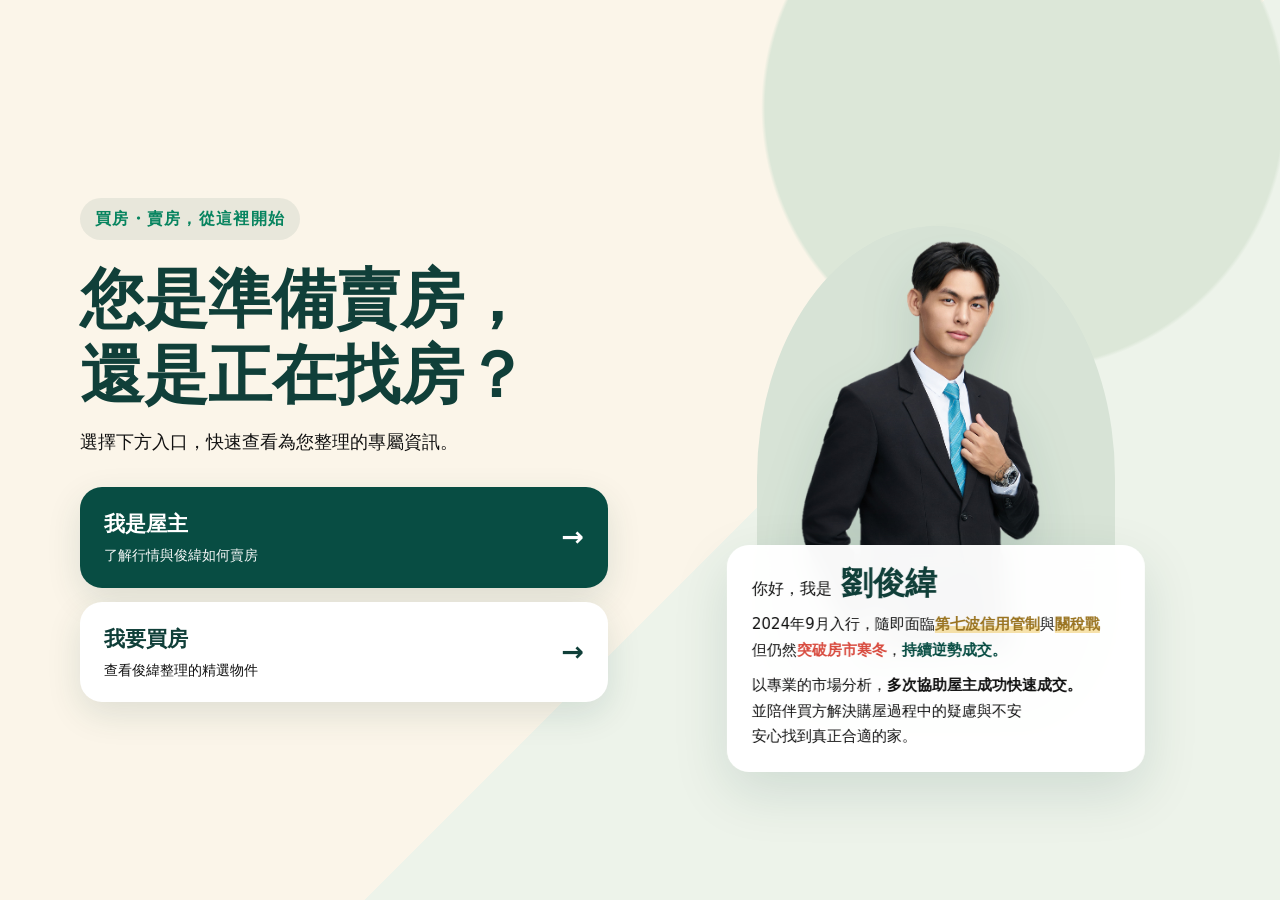
==== index.html @ 052be554 "優化手機版閱讀與操作體驗" ====
<!doctype html>
<html lang="zh-Hant">
<head>
  <meta charset="utf-8">
  <meta name="viewport" content="width=device-width,initial-scale=1">
  <title>劉俊緯不動產顧問｜買房・賣房服務</title>
  <meta name="description" content="高雄不動產買賣服務。選擇屋主或買方入口，快速查看適合您的房產資訊。">
  <meta property="og:title" content="劉俊緯不動產顧問｜買房・賣房服務">
  <meta property="og:description" content="買房・賣房，從這裡開始。">
  <meta property="og:image" content="https://kc880305.github.io/wei-house-sale-guide/44308c55a53321c8.png">
  <link rel="stylesheet" href="site.css?v=20261110b">
</head>
<body>
  <main class="home home-v2">
    <div class="home-stage wrap">
      <section class="home-copy">
        <span class="eyebrow">買房・賣房，從這裡開始</span>
        <h1>您是準備賣房，<br>還是正在找房？</h1>
        <p>選擇下方入口，快速查看為您整理的專屬資訊。</p>
        <div class="choice-grid">
          <a class="choice owner-choice" href="owner.html"><div><strong>我是屋主</strong><span>了解行情與俊緯如何賣房</span></div><b>→</b></a>
          <a class="choice buyer-choice" href="buyer.html"><div><strong>我要買房</strong><span>查看俊緯整理的精選物件</span></div><b>→</b></a>
        </div>
      </section>
      <section class="home-person">
        <div class="home-portrait-wrap"><img class="home-portrait" src="44308c55a53321c8.png" alt="高雄房產顧問劉俊緯"></div>
        <div class="home-intro-card">
          <div class="intro-heading"><span>你好，我是</span><h2>劉俊緯</h2></div>
          <p class="intro-story"><span class="intro-opening">2024年9月入行，隨即面臨<span class="market-accent">第七波信用管制</span><span class="market-and">與</span><span class="market-accent">關稅戰</span></span><span>但仍然<b class="winter-breakthrough">突破房市寒冬</b>，<b class="nowrap">持續逆勢成交。</b></span></p>
          <p class="intro-results"><span>以專業的市場分析，<b class="intro-result-strong">多次協助屋主成功快速成交。</b></span><span>並陪伴買方解決購屋過程中的疑慮與不安</span><span>安心找到真正合適的家。</span></p>
        </div>
      </section>
    </div>
  </main>
</body>
</html>
---- site.css ----
:root{--ink:#103f39;--deep:#084d43;--deep2:#063d36;--green:#06b96d;--green2:#07845f;--cream:#f8f2e7;--soft:#f5f2e9;--gold:#f3d37e;--red:#d84b3f;--white:#fff;--muted:#647772;--shadow:0 20px 55px rgba(11,65,56,.13);--radius:26px}
*{box-sizing:border-box}html{scroll-behavior:smooth;scroll-padding-top:90px}body{margin:0;font-family:"Noto Sans TC","PingFang TC","Microsoft JhengHei",system-ui,sans-serif;color:var(--ink);background:#fffdf8;line-height:1.65}a{color:inherit;text-decoration:none}img{display:block;max-width:100%}a,button{-webkit-tap-highlight-color:transparent}.wrap{width:min(1120px,calc(100% - 40px));margin:auto}
.sticky-nav{position:sticky;top:0;z-index:40;background:rgba(255,253,248,.94);backdrop-filter:blur(18px);border-bottom:1px solid rgba(11,72,63,.1);box-shadow:0 6px 25px rgba(9,65,56,.06)}.nav-inner{height:76px;display:flex;align-items:center;gap:30px}.nav-brand{display:flex;flex-direction:column;line-height:1.2;min-width:128px}.nav-brand small{font-size:11px;letter-spacing:.14em;color:#66807a}.nav-brand b{font-size:20px}.sticky-nav nav{display:flex;gap:8px;margin-left:auto}.sticky-nav nav a{position:relative;padding:9px 12px;border-radius:10px;font-size:14px;font-weight:800;color:#4f6963;transition:.2s ease}.sticky-nav nav a:after{content:"";position:absolute;left:12px;right:12px;bottom:4px;height:2px;border-radius:2px;background:var(--green2);transform:scaleX(0);transition:.2s ease}.sticky-nav nav a:hover,.sticky-nav nav a:focus-visible{color:var(--deep);background:#f3eddf}.sticky-nav nav a:hover:after,.sticky-nav nav a:focus-visible:after{transform:scaleX(1)}.nav-cta{margin-left:12px;padding:11px 18px;border:1.5px solid #c6a958;border-radius:12px;background:#fffaf0;color:var(--deep);font-weight:900;box-shadow:0 8px 20px rgba(81,65,24,.1);transition:.2s ease}.nav-cta:hover,.nav-cta:focus-visible{background:var(--deep);border-color:var(--deep);color:white;transform:translateY(-2px)}
.home{min-height:100svh;overflow:hidden}.home-v2{background:radial-gradient(circle at 80% 12%,#dce7d8 0 20%,transparent 20.3%),linear-gradient(135deg,#fbf5e9 0 58%,#edf3ea 58%)}.home-stage{min-height:100svh;display:grid;grid-template-columns:1fr 1fr;align-items:center;gap:64px;padding:58px 0}.eyebrow,.section-label{display:inline-flex;padding:8px 15px;border-radius:999px;background:rgba(16,63,57,.08);font-weight:900;font-size:16px;letter-spacing:.08em;color:var(--green2)}.home h1,.hero h1,.section-head h2,.cta-panel h2,.contact-copy h2{font-family:"Noto Serif TC","PMingLiU",serif}.home h1{font-size:clamp(40px,5vw,66px);line-height:1.18;margin:22px 0 14px}.home-copy>p{font-size:18px;color:#546b65;margin:0 0 30px}.choice-grid{display:grid;gap:14px}.choice{min-height:92px;border-radius:22px;padding:20px 24px;display:flex;align-items:center;justify-content:space-between;box-shadow:0 12px 35px rgba(14,64,56,.12);transition:.22s ease}.choice:hover{transform:translateY(-3px);box-shadow:0 18px 42px rgba(14,64,56,.18)}.choice strong{display:block;font-size:21px}.choice span{display:block;font-size:14px;margin-top:3px;opacity:.8}.choice>b{font-size:27px}.owner-choice{background:var(--deep);color:white}.buyer-choice{background:white}.home-person{align-self:end;position:relative;max-width:470px;margin:auto}.home-portrait-wrap{position:relative}.home-portrait-wrap:before{content:"";position:absolute;inset:10% 2% 0;border-radius:50% 50% 26% 26%;background:#d7e3d6}.home-portrait{position:relative;max-height:560px;margin:auto;filter:drop-shadow(0 28px 25px rgba(18,67,58,.13))}.home-intro-card{position:absolute;left:50%;bottom:24px;transform:translateX(-50%);width:min(440px,96%);padding:22px 25px;border-radius:22px;background:rgba(255,255,255,.97);backdrop-filter:blur(12px);box-shadow:var(--shadow)}.intro-heading{display:flex;align-items:baseline;gap:9px}.intro-heading span{font-size:16px;color:#5d716c}.home-intro-card h2{font-size:32px;line-height:1;margin:0}.home-intro-card>strong{display:block;margin-top:7px;font-size:15px;color:var(--green2)}.home-intro-card>p{font-size:15px;line-height:1.7;color:#526963;margin:10px 0 0}
.hero{padding:78px 0 72px;background:linear-gradient(140deg,var(--cream),#edf4eb);overflow:hidden}.hero-grid{display:grid;grid-template-columns:1.05fr .95fr;align-items:center;gap:60px}.hero h1{font-size:clamp(38px,5vw,62px);line-height:1.16;margin:18px 0}.hero p.lead{font-size:19px;color:#526963;max-width:680px}.hero p.lead span{display:block}.hero-portrait{position:relative}.hero-portrait:before{content:"";position:absolute;inset:10% 0 0;border-radius:50% 50% 30% 30%;background:#cfddd0}.hero-portrait img{position:relative;max-height:520px;margin:auto;filter:drop-shadow(0 22px 24px rgba(8,60,51,.18))}.proof-row{display:flex;gap:12px;flex-wrap:wrap;margin-top:28px}.proof-pill{min-height:64px;background:#fff;padding:11px 18px;border-radius:15px;box-shadow:0 10px 28px rgba(11,75,65,.09);display:flex;align-items:center;justify-content:center;gap:7px;font-weight:800}.proof-pill small{font-size:13px;color:#637671}.hot-number{font-size:26px;color:var(--red);line-height:1}.hero-cta{margin-top:22px}.buyer-hero{text-align:center}.buyer-hero-copy{max-width:830px}.buyer-hero .lead{margin:0 auto 24px}.buyer-hero .lead span{display:block}
.section{padding:84px 0}.section.soft{background:var(--soft)}.section.deep{background:var(--deep);color:white}.section-head{max-width:800px;margin:0 auto 40px;text-align:center}.section-head h2{font-size:clamp(32px,4vw,48px);line-height:1.25;margin:10px 0 12px}.section-head p{margin:0;color:#6b7d78;font-size:17px}.section-head p span{display:block}.deep .section-head p{color:#c7d9d4}.light-label{color:var(--gold);background:rgba(255,255,255,.1)}
.situation-grid{display:grid;grid-template-columns:repeat(4,1fr);gap:16px}.situation{padding:26px 22px;border-radius:22px;background:white;box-shadow:0 12px 35px rgba(10,62,53,.08);border-top:4px solid var(--green)}.situation>b{display:inline-grid;place-items:center;width:34px;height:34px;border-radius:50%;background:#e4f2ea;color:var(--green2)}.situation h3{font-size:18px;line-height:1.45;margin:16px 0 8px}.situation p{font-size:14px;color:#647570;margin:0}
.cases{display:grid;grid-template-columns:repeat(4,1fr);gap:16px}.case{background:white;padding:10px 10px 22px;border-radius:20px;box-shadow:0 12px 32px rgba(7,58,50,.1);text-align:center}.case img{width:100%;aspect-ratio:4/3;object-fit:cover;border-radius:14px;background:#e8eee7}.case h3{margin:16px 8px 2px;font-size:18px}.case p{margin:0 8px;color:#667873;font-size:14px}.case strong{display:block;color:var(--red);font-size:34px;line-height:1.15;margin-top:4px}
.before-after{display:grid;grid-template-columns:1fr 1fr;gap:20px}.before-after figure{margin:0;background:#fff;padding:12px;border-radius:22px;box-shadow:var(--shadow)}.image-wrap{position:relative;overflow:hidden;border-radius:15px;background:#e8eee7}.before-after img{width:100%;aspect-ratio:4/3;object-fit:cover}.before-after figcaption{padding:14px 8px 4px}.before-after figcaption b{display:block;font-size:19px}.before-after figcaption span{font-size:14px;color:#687a75}.center-cta{text-align:center;margin-top:34px}
.method-section{background:linear-gradient(145deg,#f3eee2,#edf3ea)}.method-row{display:grid;grid-template-columns:repeat(3,1fr);gap:16px}.method{padding:28px;border-radius:22px;background:#fffdf8;border:1px solid rgba(151,124,53,.2);box-shadow:0 14px 36px rgba(8,61,52,.08)}.method .num{font-family:serif;font-size:40px;color:#b68f28}.method h3{font-size:20px;margin:8px 0}.method p{margin:0;color:#647772;font-size:15px}
.feedback-board{display:grid;grid-template-columns:repeat(3,1fr);gap:16px;align-items:start}.feedback-topic{background:white;padding:16px;border-radius:24px;box-shadow:0 12px 35px rgba(7,57,49,.09)}.feedback-topic h3{font-size:18px;margin:2px 4px 14px}.feedback-shots{display:grid;gap:10px}.feedback-shots img{width:100%;border-radius:13px;background:#edf1eb}
.cta-panel{display:grid;grid-template-columns:1fr auto;gap:30px;align-items:center;padding:42px;border:1px solid rgba(151,124,53,.28);border-radius:30px;background:linear-gradient(135deg,#fffdf8,#f4ead2);color:var(--deep);box-shadow:var(--shadow)}.cta-panel h2{font-size:clamp(29px,4vw,44px);line-height:1.25;margin:0 0 10px}.cta-panel p{margin:0;color:#60736e}.cta{display:inline-flex;align-items:center;justify-content:center;gap:10px;padding:16px 22px;border:1.5px solid #b99a43;border-radius:15px;background:linear-gradient(135deg,#fffdf8,#f5ead0);color:var(--deep);font-weight:900;box-shadow:0 10px 25px rgba(80,63,20,.12);text-align:center;transition:.2s ease}.cta:hover,.cta:focus-visible{background:var(--deep);border-color:var(--deep);color:white;transform:translateY(-2px);box-shadow:0 14px 30px rgba(8,61,54,.2)}.cta.contrast{background:linear-gradient(135deg,#fffdf8,#f5ead0);color:var(--deep)}.cta.contrast:hover,.cta.contrast:focus-visible{background:var(--deep);color:white}.mini-cta{margin-top:18px;padding:13px 16px;width:100%}
.contact-section{padding-bottom:76px;background:#f5f1e7}.contact-grid{display:grid;grid-template-columns:1fr 1fr;gap:56px;align-items:center}.contact-copy h2{font-size:clamp(30px,4vw,46px);line-height:1.28;margin:16px 0}.contact-copy p{color:#60736e;margin-bottom:24px}.contact-card{display:grid;grid-template-columns:160px 1fr;gap:24px;align-items:center;padding:22px;border-radius:26px;background:#fffdf8;border:1px solid rgba(151,124,53,.22);box-shadow:var(--shadow)}.contact-card img{width:100%;border-radius:18px;background:#dfe9df}.contact-card h3{font-size:30px;margin:2px 0}.contact-card p,.contact-card small{color:#60736e}.social-links{display:flex;gap:8px;flex-wrap:wrap;margin-top:15px}.social-links a{padding:7px 10px;border-radius:9px;background:#edf2e9;font-size:12px;font-weight:800}
.tutorial-visuals{display:grid;grid-template-columns:minmax(300px,420px) 70px minmax(300px,420px);align-items:center;justify-content:center;gap:22px}.tutorial-card{min-width:0}.phone-shot{position:relative;width:min(100%,390px);margin:auto;padding:9px;border-radius:34px;background:#171c1b;box-shadow:0 24px 58px rgba(8,56,48,.2)}.phone-shot img{width:100%;border-radius:25px}.tap-marker{position:absolute;left:50%;bottom:8.5%;transform:translateX(-50%);display:grid;place-items:center;width:92px;height:48px;border:4px solid #e45348;border-radius:999px;background:rgba(255,255,255,.92);color:#bc382f;font-size:13px;font-weight:900;box-shadow:0 0 0 8px rgba(228,83,72,.2)}.selector-card{display:grid;place-items:center;min-height:520px;padding:26px;border:1px solid rgba(151,124,53,.2);border-radius:30px;background:#fffdf8;box-shadow:0 24px 58px rgba(8,56,48,.13)}.selector-card img{width:100%;border-radius:18px}.demo-arrow{font-size:54px;color:#a8862e;text-align:center}.demo-caption{display:flex;gap:14px;align-items:center;padding:18px 6px}.demo-caption>b{display:grid;place-items:center;width:46px;height:46px;border-radius:50%;background:var(--deep);color:var(--gold);font-size:18px}.demo-caption strong{display:block;font-size:18px}.demo-caption span{display:block;font-size:13px;color:#687a75}.steps-line{display:grid;grid-template-columns:repeat(3,1fr);gap:16px}.step{background:white;padding:26px;border-radius:22px;box-shadow:0 10px 30px rgba(7,57,49,.08)}.step>b{color:var(--green2);font-size:16px;letter-spacing:.12em}.step h3{font-size:21px;margin:9px 0}.step p{margin:0;font-size:15px;color:#657772}.featured-step{border:2px solid rgba(151,124,53,.36)}
.mobile-sticky{display:none}footer{padding:32px 0;text-align:center;color:#758681;font-size:13px}
@media(max-width:900px){.sticky-nav nav{display:none}.nav-cta{margin-left:auto}.home-stage,.hero-grid,.contact-grid{grid-template-columns:1fr}.home-stage{padding-top:36px;text-align:center}.choice{text-align:left}.home-person{max-width:420px}.hero{padding-top:58px}.hero-grid{gap:22px}.hero-copy{text-align:center}.hero-copy .lead span{display:block}.proof-row{justify-content:center}.situation-grid,.cases{grid-template-columns:repeat(2,1fr)}.method-row,.feedback-board,.steps-line{grid-template-columns:1fr}.cta-panel{grid-template-columns:1fr;text-align:center}.tutorial-visuals{grid-template-columns:minmax(280px,440px);gap:8px}.demo-arrow{transform:rotate(90deg);font-size:42px}.contact-grid{gap:30px}}
@media(max-width:580px){.wrap{width:min(100% - 28px,1120px)}.nav-inner{height:64px}.nav-brand small{font-size:9px}.nav-brand b{font-size:17px}.nav-cta{font-size:11px;padding:9px 10px}.home-stage{min-height:100svh;padding:34px 0 0}.home h1{font-size:37px}.home-copy>p{font-size:16px}.choice{min-height:80px;padding:15px 18px}.choice strong{font-size:18px}.choice span{font-size:12px}.home-person{max-width:340px;margin-top:8px}.home-portrait{max-height:390px}.home-intro-card{position:relative;left:auto;bottom:auto;transform:none;width:100%;margin-top:-38px;text-align:left}.intro-heading span{font-size:15px}.home-intro-card h2{font-size:28px}.home-intro-card>strong{font-size:14px}.home-intro-card>p{font-size:14px;line-height:1.75}.hero{padding:48px 0 54px}.hero h1{font-size:38px}.section-label{font-size:14px}.section{padding:62px 0}.section-head h2{font-size:32px}.section-head p{font-size:15px}.situation-grid,.cases,.before-after{grid-template-columns:1fr}.case{display:grid;grid-template-columns:42% 1fr;gap:6px;padding:10px;text-align:left}.case img{grid-row:1}.case>div{align-self:center}.case h3{margin:0 8px}.case p{margin:4px 8px}.case strong{font-size:30px}.proof-pill{font-size:13px}.hot-number{font-size:23px}.hero-cta{width:100%}.cta-panel{padding:30px 20px}.cta{width:100%}.phone-shot{width:min(100%,350px);padding:7px;border-radius:28px}.phone-shot img{border-radius:21px}.tap-marker{width:82px;height:42px;font-size:12px}.selector-card{min-height:0;padding:18px}.demo-caption{padding-bottom:8px}.contact-card{grid-template-columns:100px 1fr;gap:16px;padding:16px}.contact-card h3{font-size:23px}.contact-card p,.contact-card small{font-size:12px}.mobile-sticky{display:block;position:fixed;left:12px;right:12px;bottom:10px;z-index:60}.mobile-sticky .cta{background:#fffaf0;box-shadow:0 10px 32px rgba(55,43,16,.22)}body.has-sticky{padding-bottom:76px}}

/* 2026-11-09 refinement */
.nav-cta,.cta,.cta.contrast{background:#06c755;border-color:#06c755;color:#fff}
.nav-cta:hover,.nav-cta:focus-visible{background:#fffaf0;border-color:#c6a958;color:var(--deep)}
.cta:hover,.cta:focus-visible,.cta.contrast:hover,.cta.contrast:focus-visible{background:linear-gradient(135deg,#fffdf8,#f5ead0);border-color:#b99a43;color:var(--deep)}
.home-person{align-self:center}.home-intro-card{position:relative;left:auto;bottom:auto;transform:none;width:min(520px,100%);margin:-14px auto 0}.home-intro-card>p{font-size:15px;color:#111}.intro-story span,.intro-results span{display:block}.intro-story .intro-opening{display:block}.intro-story .intro-opening span{display:inline}.intro-story .market-accent{font-weight:900;color:#9a7421;background:linear-gradient(transparent 62%,rgba(243,211,126,.65) 62%)}.intro-story .market-and{color:#111}.intro-story b{color:var(--deep);font-weight:900}.intro-story .winter-breakthrough{color:var(--red)}.intro-result-strong{color:#111;font-weight:900}.nowrap{white-space:nowrap}
.portrait-proof-row{position:relative;z-index:2;display:grid;grid-template-columns:repeat(3,minmax(0,1fr));gap:9px;margin:-18px -22px 0}.portrait-proof{min-height:78px;padding:11px 8px;border:1px solid rgba(151,124,53,.18);border-radius:16px;background:rgba(255,255,255,.97);box-shadow:0 12px 30px rgba(11,75,65,.11);display:flex;flex-direction:column;align-items:center;justify-content:center;text-align:center}.portrait-proof b{font-size:24px;line-height:1.15;color:var(--deep)}.portrait-proof small{font-size:12px;line-height:1.35;color:#111;font-weight:800}.portrait-proof .hot-number{color:var(--red);font-size:25px}.records-emphasis{color:#111;font-weight:900}.before-after figcaption span strong{color:#111;font-weight:900}.before-after figcaption .packaging-time{color:var(--red)}
.mobile-swipe-hint{display:none}
.case-more{display:none}.case-swipe-hint{display:none}.records-cta{max-width:820px;margin:36px auto 0;padding:28px 32px;border:1px solid rgba(151,124,53,.28);border-radius:24px;background:linear-gradient(135deg,#fffdf8,#f3ead5);text-align:center;box-shadow:0 14px 38px rgba(8,61,52,.08)}.records-cta p{margin:0 0 18px;font-size:18px;font-weight:800;color:var(--deep)}
.image-wrap.lightbox-trigger{position:relative;display:block;width:100%;padding:0;border:0;cursor:zoom-in;text-align:inherit}.zoom-hint{position:absolute;right:12px;bottom:12px;padding:6px 10px;border-radius:999px;background:rgba(8,61,54,.84);color:#fff;font-size:12px;font-weight:800;opacity:0;transform:translateY(5px);transition:.2s ease}.lightbox-trigger:hover .zoom-hint,.lightbox-trigger:focus-visible .zoom-hint{opacity:1;transform:none}.lightbox[hidden]{display:none}.lightbox{position:fixed;inset:0;z-index:100;display:grid;grid-template-rows:1fr auto;place-items:center;padding:42px 24px 24px;background:rgba(4,22,19,.9);backdrop-filter:blur(8px)}.lightbox img{max-width:min(1100px,94vw);max-height:82vh;border-radius:18px;box-shadow:0 24px 70px rgba(0,0,0,.45)}.lightbox p{margin:12px 0 0;color:#fff;font-weight:800}.lightbox-close{position:absolute;top:18px;right:22px;width:46px;height:46px;border:1px solid rgba(255,255,255,.45);border-radius:50%;background:rgba(255,255,255,.12);color:#fff;font-size:30px;cursor:pointer}.lightbox-open{overflow:hidden}
.contact-copy p span{display:block}.contact-copy p span+span{margin-top:10px}.contact-phone{display:inline-block;margin:3px 0 8px;font-size:27px;line-height:1.2;font-weight:900;letter-spacing:.04em;color:var(--deep)}.contact-phone:hover,.contact-phone:focus-visible{color:#06c755}.social-links a{transition:.2s ease}.social-links .facebook:hover,.social-links .facebook:focus-visible{background:#1877f2;color:#fff}.social-links .instagram:hover,.social-links .instagram:focus-visible{background:linear-gradient(135deg,#833ab4,#fd1d1d,#fcb045);color:#fff}.social-links .line:hover,.social-links .line:focus-visible{background:#06c755;color:#fff}
.tap-marker{bottom:24.5%;width:100px;height:38px;border-width:3px;box-shadow:0 0 0 6px rgba(228,83,72,.18)}.tap-marker:after{content:"↓";position:absolute;left:50%;top:100%;transform:translateX(-50%);color:#e45348;font-size:27px;line-height:1;font-weight:900}

/* 提升淺色區塊的小字可讀性 */
.nav-brand small,.home-copy>p,.buyer-choice span,.intro-heading span,.home-intro-card>p,.hero p.lead,.proof-pill small,.section:not(.deep) .section-head p,.situation p,.case p,.before-after figcaption span,.method p,.case-more span,.cta-panel p,.contact-copy p,.contact-card p,.contact-card small,.step p,.demo-caption span{color:#111}
.buyer-choice span{opacity:1}.owner-choice span{color:#fff;opacity:.95}
.social-links .line:hover,.social-links .line:focus-visible{background:#06c755;color:#fff;box-shadow:none}

@media(min-width:901px){
  .home-person{align-self:center}
  .home-intro-card{position:absolute;left:50%;bottom:-42px;transform:translateX(-50%);width:min(520px,112%);margin:0;z-index:2}.intro-story .intro-opening{white-space:nowrap}
}

/* 2026-11-10 mobile reading flow */
@media(min-width:581px){
  .portrait-proof{min-height:58px;padding:7px 8px}.portrait-proof b{font-size:21px}.portrait-proof .hot-number{font-size:22px}.portrait-proof-row{margin-top:-10px}
}

@media(max-width:580px){
  .home-stage{display:flex;flex-direction:column;gap:28px;padding:18px 0 38px}
  .home-person{order:1;width:100%;max-width:350px;margin:0 auto}
  .home-copy{order:2;width:100%;padding-bottom:18px}
  .home-portrait{max-height:420px}
  .home-intro-card{z-index:3;margin-top:-96px;padding:19px 20px 20px;border-radius:20px}
  .home-copy .eyebrow{margin-top:4px}.home h1{font-size:34px;margin:16px 0 10px}.home-copy>p{margin-bottom:20px}
  .sticky-nav .nav-cta{display:none}.nav-inner{justify-content:flex-start}
  .hero-cta,.center-cta,.records-cta,.cta-panel .cta,.buyer-hero .cta,.mini-cta{display:none!important}
  .owner-hero .hero-grid{gap:8px}.owner-hero .hero-portrait{margin-top:8px;padding-bottom:12px}
  .owner-hero .lead span:first-child{white-space:nowrap;font-size:clamp(11.5px,3.25vw,13px);letter-spacing:-.035em}
  .owner-hero .lead span:last-child{margin-top:5px;font-size:15px}
  .portrait-proof-row{gap:6px;margin:-72px 0 0;padding:0 3px}
  .portrait-proof{min-height:58px;padding:7px 4px;border-radius:13px}
  .portrait-proof b{font-size:18px}.portrait-proof .hot-number{font-size:19px}.portrait-proof small{font-size:9px;line-height:1.25}
  .section{padding:54px 0}.section-head{margin-bottom:28px}.section-head h2{font-size:28px;line-height:1.35}
  .situation-section .section-head h2{font-size:27px;white-space:nowrap;letter-spacing:-.03em}
  .situation-section .section-head p span{display:block}.situation-section .section-head p span:first-child{font-size:14px;letter-spacing:-.02em}
  .packaging-heading h2 span{display:block}.packaging-heading h2 span:last-child{font-size:23px;white-space:nowrap;letter-spacing:-.035em}
  .mobile-nowrap{white-space:nowrap;font-size:27px}
  .situation-grid,.method-row,.feedback-board{display:flex;gap:14px;overflow-x:auto;scroll-snap-type:x mandatory;scroll-padding:0 14px;padding:8px 3px 22px;scrollbar-width:none}
  .situation-grid::-webkit-scrollbar,.method-row::-webkit-scrollbar,.feedback-board::-webkit-scrollbar{display:none}
  .situation,.method,.feedback-topic{flex:0 0 84%;scroll-snap-align:center}
  .situation{min-height:220px;padding:24px 22px}.method{min-height:250px}.feedback-topic{padding:14px}
  .mobile-swipe-hint{display:block;margin:2px 0 0;text-align:center;color:#657772;font-size:13px;font-weight:700}
  .cta-panel{padding:28px 20px}.cta-panel h2{font-size:28px}
  .buyer-hero .lead span{font-size:15px}.buyer-hero .lead span+span{margin-top:2px}
  .buyer-hero h1{font-size:35px}.buyer-steps .step{padding:23px 21px}
}

@media(max-width:580px){
  .home-intro-card{margin-top:-8px}.home-intro-card>p{font-size:14px}.portrait-proof-row{gap:6px;margin:-12px 0 0}.portrait-proof{min-height:72px;padding:9px 5px}.portrait-proof b{font-size:20px}.portrait-proof .hot-number{font-size:21px}.portrait-proof small{font-size:10px}
  #records .wrap{width:100%}#records .section-head,#records .records-cta{width:min(100% - 28px,1120px);margin-left:auto;margin-right:auto}
  .cases{display:flex;gap:14px;overflow-x:auto;scroll-snap-type:x mandatory;scroll-padding:0 22px;padding:8px 22px 24px;scrollbar-width:none}.cases::-webkit-scrollbar{display:none}.case{display:block;flex:0 0 82%;padding:10px 10px 22px;text-align:center;scroll-snap-align:center}.case img{width:100%}.case h3{margin:16px 8px 2px}.case p{margin:0 8px}.case-more{display:flex;flex-direction:column;align-items:center;justify-content:center;min-height:330px;padding:30px 24px;background:linear-gradient(145deg,#fffdf8,#efe4ca);border:1px solid rgba(151,124,53,.28)}.case-more span{font-size:15px;color:#6b7d78}.case-more b{margin-top:12px;font-size:25px;line-height:1.45}.case-more em{margin-top:18px;font-size:35px;font-style:normal;color:#a8862e}.case-swipe-hint{display:block;text-align:center;color:#657772;font-size:13px}.carousel-dots{display:flex;justify-content:center;gap:7px;margin-top:10px}.carousel-dots i{width:7px;height:7px;border-radius:50%;background:#c7d0cb;transition:.2s ease}.carousel-dots i.active{width:20px;border-radius:999px;background:#07845f}.records-cta{display:none}
  .zoom-hint{opacity:1}.lightbox{padding:54px 12px 18px}.lightbox img{max-width:96vw;max-height:78vh}.lightbox-close{top:10px;right:12px}
  .contact-phone{font-size:23px}.tap-marker{bottom:24.5%;width:88px;height:34px;font-size:11px}.mobile-sticky .cta{background:#06c755;border-color:#06c755;color:#fff}.mobile-sticky .cta:hover,.mobile-sticky .cta:focus-visible{background:linear-gradient(135deg,#fffdf8,#f5ead0);border-color:#b99a43;color:var(--deep)}
}

@media(max-width:580px){
  .home-intro-card{margin-top:-96px}.portrait-proof-row{margin-top:-72px}.portrait-proof{min-height:58px;padding:7px 4px}.portrait-proof b{font-size:18px}.portrait-proof .hot-number{font-size:19px}.portrait-proof small{font-size:9px}
}
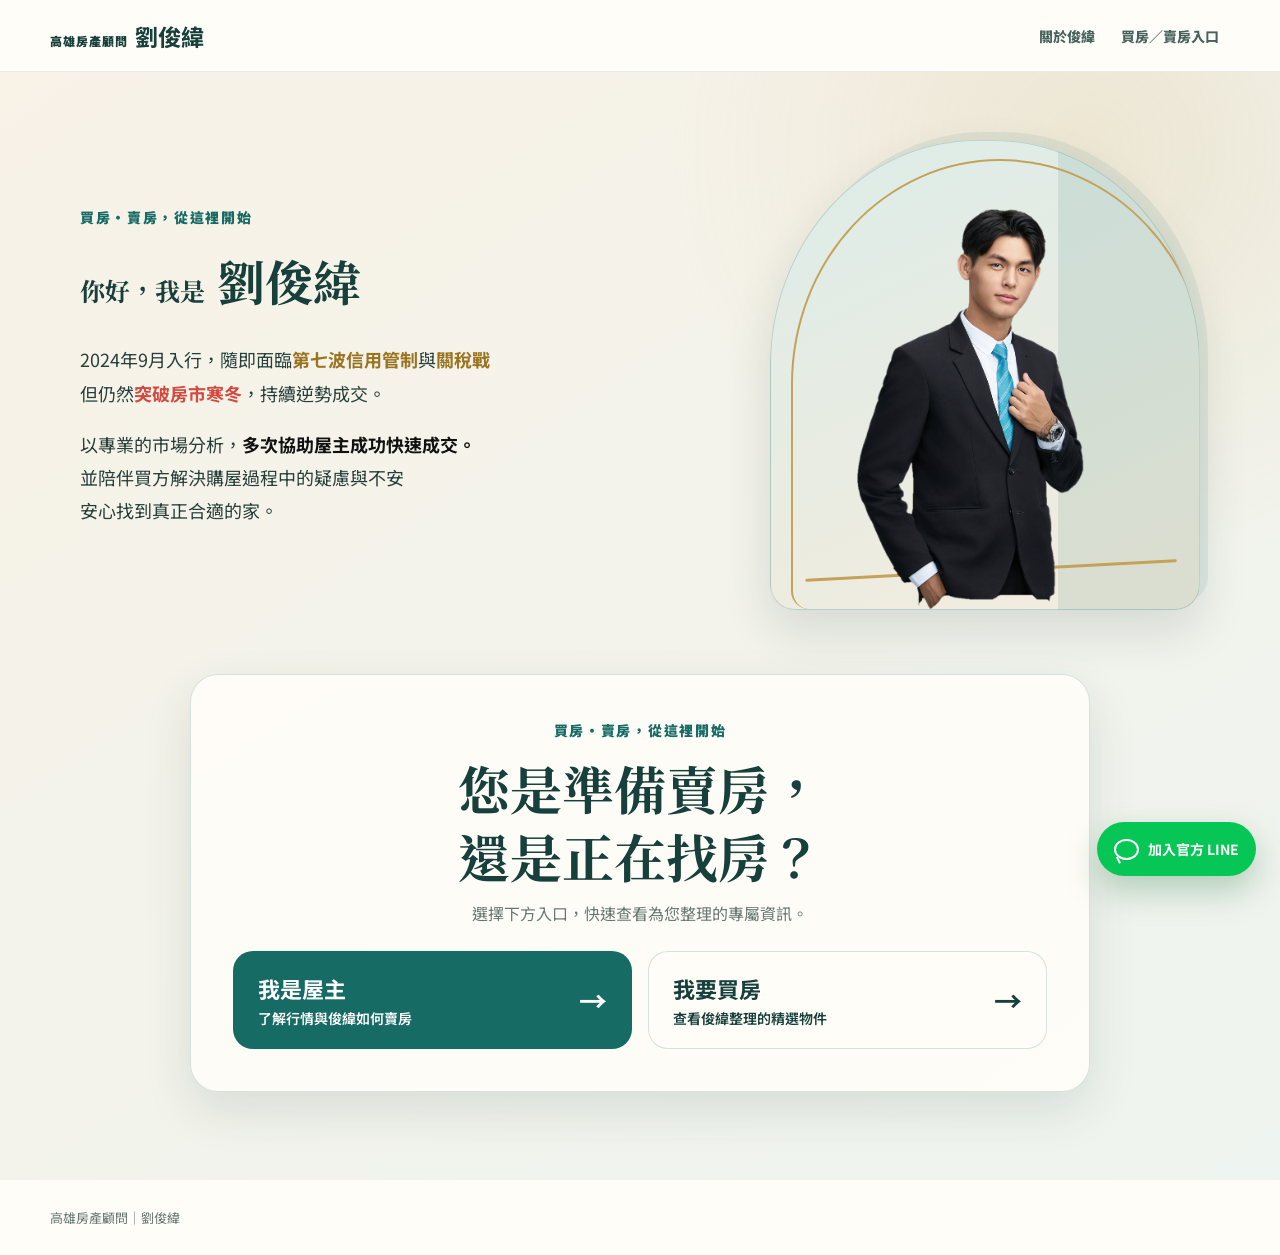
==== commit ac2da5bf: "統一公領域與私領域版型及導覽流程" ====
--- a/index.html
+++ b/index.html
@@ -8,29 +8,42 @@
   <meta property="og:title" content="劉俊緯不動產顧問｜買房・賣房服務">
   <meta property="og:description" content="買房・賣房，從這裡開始。">
   <meta property="og:image" content="https://kc880305.github.io/wei-house-sale-guide/44308c55a53321c8.png">
-  <link rel="stylesheet" href="site.css?v=20261110b">
+  <link rel="stylesheet" href="site.css?v=20261110e">
+  <script src="site.js?v=20261110e" defer></script>
 </head>
 <body>
-  <main class="home home-v2">
-    <div class="home-stage wrap">
-      <section class="home-copy">
-        <span class="eyebrow">買房・賣房，從這裡開始</span>
-        <h1>您是準備賣房，<br>還是正在找房？</h1>
+  <header class="site-header">
+    <a class="brand" href="#profile"><span>高雄房產顧問</span><b>劉俊緯</b></a>
+    <nav><a href="#profile">關於俊緯</a><a href="#choose">買房／賣房入口</a></nav>
+    <button class="menu-button" type="button" aria-label="開啟網站目錄" aria-expanded="false"><span></span><span></span><span></span></button>
+  </header>
+  <div class="menu-panel" hidden><a href="#profile">關於俊緯</a><a href="#choose">買房／賣房入口</a></div>
+
+  <main class="home-page">
+    <section id="profile" class="pad profile-section">
+      <div class="profile-layout">
+        <div class="profile-copy">
+          <span class="section-kicker">買房・賣房，從這裡開始</span>
+          <h1><small>你好，我是</small><strong>劉俊緯</strong></h1>
+          <p class="profile-story"><span>2024年9月入行，隨即面臨<strong>第七波信用管制</strong>與<strong>關稅戰</strong></span><span>但仍然<b>突破房市寒冬</b>，持續逆勢成交。</span></p>
+          <p class="profile-result"><span>以專業的市場分析，<strong>多次協助屋主成功快速成交。</strong></span><span>並陪伴買方解決購屋過程中的疑慮與不安</span><span>安心找到真正合適的家。</span></p>
+        </div>
+        <div class="profile-photo"><img src="44308c55a53321c8-profile.png" alt="高雄房產顧問劉俊緯"></div>
+      </div>
+
+      <div id="choose" class="home-choice-panel">
+        <span class="section-kicker">買房・賣房，從這裡開始</span>
+        <h2>您是準備賣房，<br>還是正在找房？</h2>
         <p>選擇下方入口，快速查看為您整理的專屬資訊。</p>
         <div class="choice-grid">
-          <a class="choice owner-choice" href="owner.html"><div><strong>我是屋主</strong><span>了解行情與俊緯如何賣房</span></div><b>→</b></a>
-          <a class="choice buyer-choice" href="buyer.html"><div><strong>我要買房</strong><span>查看俊緯整理的精選物件</span></div><b>→</b></a>
+          <a class="choice-card owner-entry" href="owner.html"><div><strong>我是屋主</strong><span>了解行情與俊緯如何賣房</span></div><b>→</b></a>
+          <a class="choice-card buyer-entry" href="buyer.html"><div><strong>我要買房</strong><span>查看俊緯整理的精選物件</span></div><b>→</b></a>
         </div>
-      </section>
-      <section class="home-person">
-        <div class="home-portrait-wrap"><img class="home-portrait" src="44308c55a53321c8.png" alt="高雄房產顧問劉俊緯"></div>
-        <div class="home-intro-card">
-          <div class="intro-heading"><span>你好，我是</span><h2>劉俊緯</h2></div>
-          <p class="intro-story"><span class="intro-opening">2024年9月入行，隨即面臨<span class="market-accent">第七波信用管制</span><span class="market-and">與</span><span class="market-accent">關稅戰</span></span><span>但仍然<b class="winter-breakthrough">突破房市寒冬</b>，<b class="nowrap">持續逆勢成交。</b></span></p>
-          <p class="intro-results"><span>以專業的市場分析，<b class="intro-result-strong">多次協助屋主成功快速成交。</b></span><span>並陪伴買方解決購屋過程中的疑慮與不安</span><span>安心找到真正合適的家。</span></p>
-        </div>
-      </section>
-    </div>
+      </div>
+    </section>
   </main>
+
+  <footer class="simple-footer"><p>高雄房產顧問｜劉俊緯</p></footer>
+  <a class="line-float" href="https://lin.ee/toOOFOn" target="_blank" rel="noreferrer" aria-label="加入官方 LINE"><span class="chat-icon">◯</span><b>加入官方 LINE</b></a>
 </body>
 </html>
--- a/site.css
+++ b/site.css
@@ -1,86 +1,199 @@
-:root{--ink:#103f39;--deep:#084d43;--deep2:#063d36;--green:#06b96d;--green2:#07845f;--cream:#f8f2e7;--soft:#f5f2e9;--gold:#f3d37e;--red:#d84b3f;--white:#fff;--muted:#647772;--shadow:0 20px 55px rgba(11,65,56,.13);--radius:26px}
-*{box-sizing:border-box}html{scroll-behavior:smooth;scroll-padding-top:90px}body{margin:0;font-family:"Noto Sans TC","PingFang TC","Microsoft JhengHei",system-ui,sans-serif;color:var(--ink);background:#fffdf8;line-height:1.65}a{color:inherit;text-decoration:none}img{display:block;max-width:100%}a,button{-webkit-tap-highlight-color:transparent}.wrap{width:min(1120px,calc(100% - 40px));margin:auto}
-.sticky-nav{position:sticky;top:0;z-index:40;background:rgba(255,253,248,.94);backdrop-filter:blur(18px);border-bottom:1px solid rgba(11,72,63,.1);box-shadow:0 6px 25px rgba(9,65,56,.06)}.nav-inner{height:76px;display:flex;align-items:center;gap:30px}.nav-brand{display:flex;flex-direction:column;line-height:1.2;min-width:128px}.nav-brand small{font-size:11px;letter-spacing:.14em;color:#66807a}.nav-brand b{font-size:20px}.sticky-nav nav{display:flex;gap:8px;margin-left:auto}.sticky-nav nav a{position:relative;padding:9px 12px;border-radius:10px;font-size:14px;font-weight:800;color:#4f6963;transition:.2s ease}.sticky-nav nav a:after{content:"";position:absolute;left:12px;right:12px;bottom:4px;height:2px;border-radius:2px;background:var(--green2);transform:scaleX(0);transition:.2s ease}.sticky-nav nav a:hover,.sticky-nav nav a:focus-visible{color:var(--deep);background:#f3eddf}.sticky-nav nav a:hover:after,.sticky-nav nav a:focus-visible:after{transform:scaleX(1)}.nav-cta{margin-left:12px;padding:11px 18px;border:1.5px solid #c6a958;border-radius:12px;background:#fffaf0;color:var(--deep);font-weight:900;box-shadow:0 8px 20px rgba(81,65,24,.1);transition:.2s ease}.nav-cta:hover,.nav-cta:focus-visible{background:var(--deep);border-color:var(--deep);color:white;transform:translateY(-2px)}
-.home{min-height:100svh;overflow:hidden}.home-v2{background:radial-gradient(circle at 80% 12%,#dce7d8 0 20%,transparent 20.3%),linear-gradient(135deg,#fbf5e9 0 58%,#edf3ea 58%)}.home-stage{min-height:100svh;display:grid;grid-template-columns:1fr 1fr;align-items:center;gap:64px;padding:58px 0}.eyebrow,.section-label{display:inline-flex;padding:8px 15px;border-radius:999px;background:rgba(16,63,57,.08);font-weight:900;font-size:16px;letter-spacing:.08em;color:var(--green2)}.home h1,.hero h1,.section-head h2,.cta-panel h2,.contact-copy h2{font-family:"Noto Serif TC","PMingLiU",serif}.home h1{font-size:clamp(40px,5vw,66px);line-height:1.18;margin:22px 0 14px}.home-copy>p{font-size:18px;color:#546b65;margin:0 0 30px}.choice-grid{display:grid;gap:14px}.choice{min-height:92px;border-radius:22px;padding:20px 24px;display:flex;align-items:center;justify-content:space-between;box-shadow:0 12px 35px rgba(14,64,56,.12);transition:.22s ease}.choice:hover{transform:translateY(-3px);box-shadow:0 18px 42px rgba(14,64,56,.18)}.choice strong{display:block;font-size:21px}.choice span{display:block;font-size:14px;margin-top:3px;opacity:.8}.choice>b{font-size:27px}.owner-choice{background:var(--deep);color:white}.buyer-choice{background:white}.home-person{align-self:end;position:relative;max-width:470px;margin:auto}.home-portrait-wrap{position:relative}.home-portrait-wrap:before{content:"";position:absolute;inset:10% 2% 0;border-radius:50% 50% 26% 26%;background:#d7e3d6}.home-portrait{position:relative;max-height:560px;margin:auto;filter:drop-shadow(0 28px 25px rgba(18,67,58,.13))}.home-intro-card{position:absolute;left:50%;bottom:24px;transform:translateX(-50%);width:min(440px,96%);padding:22px 25px;border-radius:22px;background:rgba(255,255,255,.97);backdrop-filter:blur(12px);box-shadow:var(--shadow)}.intro-heading{display:flex;align-items:baseline;gap:9px}.intro-heading span{font-size:16px;color:#5d716c}.home-intro-card h2{font-size:32px;line-height:1;margin:0}.home-intro-card>strong{display:block;margin-top:7px;font-size:15px;color:var(--green2)}.home-intro-card>p{font-size:15px;line-height:1.7;color:#526963;margin:10px 0 0}
-.hero{padding:78px 0 72px;background:linear-gradient(140deg,var(--cream),#edf4eb);overflow:hidden}.hero-grid{display:grid;grid-template-columns:1.05fr .95fr;align-items:center;gap:60px}.hero h1{font-size:clamp(38px,5vw,62px);line-height:1.16;margin:18px 0}.hero p.lead{font-size:19px;color:#526963;max-width:680px}.hero p.lead span{display:block}.hero-portrait{position:relative}.hero-portrait:before{content:"";position:absolute;inset:10% 0 0;border-radius:50% 50% 30% 30%;background:#cfddd0}.hero-portrait img{position:relative;max-height:520px;margin:auto;filter:drop-shadow(0 22px 24px rgba(8,60,51,.18))}.proof-row{display:flex;gap:12px;flex-wrap:wrap;margin-top:28px}.proof-pill{min-height:64px;background:#fff;padding:11px 18px;border-radius:15px;box-shadow:0 10px 28px rgba(11,75,65,.09);display:flex;align-items:center;justify-content:center;gap:7px;font-weight:800}.proof-pill small{font-size:13px;color:#637671}.hot-number{font-size:26px;color:var(--red);line-height:1}.hero-cta{margin-top:22px}.buyer-hero{text-align:center}.buyer-hero-copy{max-width:830px}.buyer-hero .lead{margin:0 auto 24px}.buyer-hero .lead span{display:block}
-.section{padding:84px 0}.section.soft{background:var(--soft)}.section.deep{background:var(--deep);color:white}.section-head{max-width:800px;margin:0 auto 40px;text-align:center}.section-head h2{font-size:clamp(32px,4vw,48px);line-height:1.25;margin:10px 0 12px}.section-head p{margin:0;color:#6b7d78;font-size:17px}.section-head p span{display:block}.deep .section-head p{color:#c7d9d4}.light-label{color:var(--gold);background:rgba(255,255,255,.1)}
-.situation-grid{display:grid;grid-template-columns:repeat(4,1fr);gap:16px}.situation{padding:26px 22px;border-radius:22px;background:white;box-shadow:0 12px 35px rgba(10,62,53,.08);border-top:4px solid var(--green)}.situation>b{display:inline-grid;place-items:center;width:34px;height:34px;border-radius:50%;background:#e4f2ea;color:var(--green2)}.situation h3{font-size:18px;line-height:1.45;margin:16px 0 8px}.situation p{font-size:14px;color:#647570;margin:0}
-.cases{display:grid;grid-template-columns:repeat(4,1fr);gap:16px}.case{background:white;padding:10px 10px 22px;border-radius:20px;box-shadow:0 12px 32px rgba(7,58,50,.1);text-align:center}.case img{width:100%;aspect-ratio:4/3;object-fit:cover;border-radius:14px;background:#e8eee7}.case h3{margin:16px 8px 2px;font-size:18px}.case p{margin:0 8px;color:#667873;font-size:14px}.case strong{display:block;color:var(--red);font-size:34px;line-height:1.15;margin-top:4px}
-.before-after{display:grid;grid-template-columns:1fr 1fr;gap:20px}.before-after figure{margin:0;background:#fff;padding:12px;border-radius:22px;box-shadow:var(--shadow)}.image-wrap{position:relative;overflow:hidden;border-radius:15px;background:#e8eee7}.before-after img{width:100%;aspect-ratio:4/3;object-fit:cover}.before-after figcaption{padding:14px 8px 4px}.before-after figcaption b{display:block;font-size:19px}.before-after figcaption span{font-size:14px;color:#687a75}.center-cta{text-align:center;margin-top:34px}
-.method-section{background:linear-gradient(145deg,#f3eee2,#edf3ea)}.method-row{display:grid;grid-template-columns:repeat(3,1fr);gap:16px}.method{padding:28px;border-radius:22px;background:#fffdf8;border:1px solid rgba(151,124,53,.2);box-shadow:0 14px 36px rgba(8,61,52,.08)}.method .num{font-family:serif;font-size:40px;color:#b68f28}.method h3{font-size:20px;margin:8px 0}.method p{margin:0;color:#647772;font-size:15px}
-.feedback-board{display:grid;grid-template-columns:repeat(3,1fr);gap:16px;align-items:start}.feedback-topic{background:white;padding:16px;border-radius:24px;box-shadow:0 12px 35px rgba(7,57,49,.09)}.feedback-topic h3{font-size:18px;margin:2px 4px 14px}.feedback-shots{display:grid;gap:10px}.feedback-shots img{width:100%;border-radius:13px;background:#edf1eb}
-.cta-panel{display:grid;grid-template-columns:1fr auto;gap:30px;align-items:center;padding:42px;border:1px solid rgba(151,124,53,.28);border-radius:30px;background:linear-gradient(135deg,#fffdf8,#f4ead2);color:var(--deep);box-shadow:var(--shadow)}.cta-panel h2{font-size:clamp(29px,4vw,44px);line-height:1.25;margin:0 0 10px}.cta-panel p{margin:0;color:#60736e}.cta{display:inline-flex;align-items:center;justify-content:center;gap:10px;padding:16px 22px;border:1.5px solid #b99a43;border-radius:15px;background:linear-gradient(135deg,#fffdf8,#f5ead0);color:var(--deep);font-weight:900;box-shadow:0 10px 25px rgba(80,63,20,.12);text-align:center;transition:.2s ease}.cta:hover,.cta:focus-visible{background:var(--deep);border-color:var(--deep);color:white;transform:translateY(-2px);box-shadow:0 14px 30px rgba(8,61,54,.2)}.cta.contrast{background:linear-gradient(135deg,#fffdf8,#f5ead0);color:var(--deep)}.cta.contrast:hover,.cta.contrast:focus-visible{background:var(--deep);color:white}.mini-cta{margin-top:18px;padding:13px 16px;width:100%}
-.contact-section{padding-bottom:76px;background:#f5f1e7}.contact-grid{display:grid;grid-template-columns:1fr 1fr;gap:56px;align-items:center}.contact-copy h2{font-size:clamp(30px,4vw,46px);line-height:1.28;margin:16px 0}.contact-copy p{color:#60736e;margin-bottom:24px}.contact-card{display:grid;grid-template-columns:160px 1fr;gap:24px;align-items:center;padding:22px;border-radius:26px;background:#fffdf8;border:1px solid rgba(151,124,53,.22);box-shadow:var(--shadow)}.contact-card img{width:100%;border-radius:18px;background:#dfe9df}.contact-card h3{font-size:30px;margin:2px 0}.contact-card p,.contact-card small{color:#60736e}.social-links{display:flex;gap:8px;flex-wrap:wrap;margin-top:15px}.social-links a{padding:7px 10px;border-radius:9px;background:#edf2e9;font-size:12px;font-weight:800}
-.tutorial-visuals{display:grid;grid-template-columns:minmax(300px,420px) 70px minmax(300px,420px);align-items:center;justify-content:center;gap:22px}.tutorial-card{min-width:0}.phone-shot{position:relative;width:min(100%,390px);margin:auto;padding:9px;border-radius:34px;background:#171c1b;box-shadow:0 24px 58px rgba(8,56,48,.2)}.phone-shot img{width:100%;border-radius:25px}.tap-marker{position:absolute;left:50%;bottom:8.5%;transform:translateX(-50%);display:grid;place-items:center;width:92px;height:48px;border:4px solid #e45348;border-radius:999px;background:rgba(255,255,255,.92);color:#bc382f;font-size:13px;font-weight:900;box-shadow:0 0 0 8px rgba(228,83,72,.2)}.selector-card{display:grid;place-items:center;min-height:520px;padding:26px;border:1px solid rgba(151,124,53,.2);border-radius:30px;background:#fffdf8;box-shadow:0 24px 58px rgba(8,56,48,.13)}.selector-card img{width:100%;border-radius:18px}.demo-arrow{font-size:54px;color:#a8862e;text-align:center}.demo-caption{display:flex;gap:14px;align-items:center;padding:18px 6px}.demo-caption>b{display:grid;place-items:center;width:46px;height:46px;border-radius:50%;background:var(--deep);color:var(--gold);font-size:18px}.demo-caption strong{display:block;font-size:18px}.demo-caption span{display:block;font-size:13px;color:#687a75}.steps-line{display:grid;grid-template-columns:repeat(3,1fr);gap:16px}.step{background:white;padding:26px;border-radius:22px;box-shadow:0 10px 30px rgba(7,57,49,.08)}.step>b{color:var(--green2);font-size:16px;letter-spacing:.12em}.step h3{font-size:21px;margin:9px 0}.step p{margin:0;font-size:15px;color:#657772}.featured-step{border:2px solid rgba(151,124,53,.36)}
-.mobile-sticky{display:none}footer{padding:32px 0;text-align:center;color:#758681;font-size:13px}
-@media(max-width:900px){.sticky-nav nav{display:none}.nav-cta{margin-left:auto}.home-stage,.hero-grid,.contact-grid{grid-template-columns:1fr}.home-stage{padding-top:36px;text-align:center}.choice{text-align:left}.home-person{max-width:420px}.hero{padding-top:58px}.hero-grid{gap:22px}.hero-copy{text-align:center}.hero-copy .lead span{display:block}.proof-row{justify-content:center}.situation-grid,.cases{grid-template-columns:repeat(2,1fr)}.method-row,.feedback-board,.steps-line{grid-template-columns:1fr}.cta-panel{grid-template-columns:1fr;text-align:center}.tutorial-visuals{grid-template-columns:minmax(280px,440px);gap:8px}.demo-arrow{transform:rotate(90deg);font-size:42px}.contact-grid{gap:30px}}
-@media(max-width:580px){.wrap{width:min(100% - 28px,1120px)}.nav-inner{height:64px}.nav-brand small{font-size:9px}.nav-brand b{font-size:17px}.nav-cta{font-size:11px;padding:9px 10px}.home-stage{min-height:100svh;padding:34px 0 0}.home h1{font-size:37px}.home-copy>p{font-size:16px}.choice{min-height:80px;padding:15px 18px}.choice strong{font-size:18px}.choice span{font-size:12px}.home-person{max-width:340px;margin-top:8px}.home-portrait{max-height:390px}.home-intro-card{position:relative;left:auto;bottom:auto;transform:none;width:100%;margin-top:-38px;text-align:left}.intro-heading span{font-size:15px}.home-intro-card h2{font-size:28px}.home-intro-card>strong{font-size:14px}.home-intro-card>p{font-size:14px;line-height:1.75}.hero{padding:48px 0 54px}.hero h1{font-size:38px}.section-label{font-size:14px}.section{padding:62px 0}.section-head h2{font-size:32px}.section-head p{font-size:15px}.situation-grid,.cases,.before-after{grid-template-columns:1fr}.case{display:grid;grid-template-columns:42% 1fr;gap:6px;padding:10px;text-align:left}.case img{grid-row:1}.case>div{align-self:center}.case h3{margin:0 8px}.case p{margin:4px 8px}.case strong{font-size:30px}.proof-pill{font-size:13px}.hot-number{font-size:23px}.hero-cta{width:100%}.cta-panel{padding:30px 20px}.cta{width:100%}.phone-shot{width:min(100%,350px);padding:7px;border-radius:28px}.phone-shot img{border-radius:21px}.tap-marker{width:82px;height:42px;font-size:12px}.selector-card{min-height:0;padding:18px}.demo-caption{padding-bottom:8px}.contact-card{grid-template-columns:100px 1fr;gap:16px;padding:16px}.contact-card h3{font-size:23px}.contact-card p,.contact-card small{font-size:12px}.mobile-sticky{display:block;position:fixed;left:12px;right:12px;bottom:10px;z-index:60}.mobile-sticky .cta{background:#fffaf0;box-shadow:0 10px 32px rgba(55,43,16,.22)}body.has-sticky{padding-bottom:76px}}
+@import url("https://fonts.googleapis.com/css2?family=Noto+Sans+TC:wght@400;600;700;800;900&family=Noto+Serif+TC:wght@600;700;800;900&display=swap");
 
-/* 2026-11-09 refinement */
-.nav-cta,.cta,.cta.contrast{background:#06c755;border-color:#06c755;color:#fff}
-.nav-cta:hover,.nav-cta:focus-visible{background:#fffaf0;border-color:#c6a958;color:var(--deep)}
-.cta:hover,.cta:focus-visible,.cta.contrast:hover,.cta.contrast:focus-visible{background:linear-gradient(135deg,#fffdf8,#f5ead0);border-color:#b99a43;color:var(--deep)}
-.home-person{align-self:center}.home-intro-card{position:relative;left:auto;bottom:auto;transform:none;width:min(520px,100%);margin:-14px auto 0}.home-intro-card>p{font-size:15px;color:#111}.intro-story span,.intro-results span{display:block}.intro-story .intro-opening{display:block}.intro-story .intro-opening span{display:inline}.intro-story .market-accent{font-weight:900;color:#9a7421;background:linear-gradient(transparent 62%,rgba(243,211,126,.65) 62%)}.intro-story .market-and{color:#111}.intro-story b{color:var(--deep);font-weight:900}.intro-story .winter-breakthrough{color:var(--red)}.intro-result-strong{color:#111;font-weight:900}.nowrap{white-space:nowrap}
-.portrait-proof-row{position:relative;z-index:2;display:grid;grid-template-columns:repeat(3,minmax(0,1fr));gap:9px;margin:-18px -22px 0}.portrait-proof{min-height:78px;padding:11px 8px;border:1px solid rgba(151,124,53,.18);border-radius:16px;background:rgba(255,255,255,.97);box-shadow:0 12px 30px rgba(11,75,65,.11);display:flex;flex-direction:column;align-items:center;justify-content:center;text-align:center}.portrait-proof b{font-size:24px;line-height:1.15;color:var(--deep)}.portrait-proof small{font-size:12px;line-height:1.35;color:#111;font-weight:800}.portrait-proof .hot-number{color:var(--red);font-size:25px}.records-emphasis{color:#111;font-weight:900}.before-after figcaption span strong{color:#111;font-weight:900}.before-after figcaption .packaging-time{color:var(--red)}
-.mobile-swipe-hint{display:none}
-.case-more{display:none}.case-swipe-hint{display:none}.records-cta{max-width:820px;margin:36px auto 0;padding:28px 32px;border:1px solid rgba(151,124,53,.28);border-radius:24px;background:linear-gradient(135deg,#fffdf8,#f3ead5);text-align:center;box-shadow:0 14px 38px rgba(8,61,52,.08)}.records-cta p{margin:0 0 18px;font-size:18px;font-weight:800;color:var(--deep)}
-.image-wrap.lightbox-trigger{position:relative;display:block;width:100%;padding:0;border:0;cursor:zoom-in;text-align:inherit}.zoom-hint{position:absolute;right:12px;bottom:12px;padding:6px 10px;border-radius:999px;background:rgba(8,61,54,.84);color:#fff;font-size:12px;font-weight:800;opacity:0;transform:translateY(5px);transition:.2s ease}.lightbox-trigger:hover .zoom-hint,.lightbox-trigger:focus-visible .zoom-hint{opacity:1;transform:none}.lightbox[hidden]{display:none}.lightbox{position:fixed;inset:0;z-index:100;display:grid;grid-template-rows:1fr auto;place-items:center;padding:42px 24px 24px;background:rgba(4,22,19,.9);backdrop-filter:blur(8px)}.lightbox img{max-width:min(1100px,94vw);max-height:82vh;border-radius:18px;box-shadow:0 24px 70px rgba(0,0,0,.45)}.lightbox p{margin:12px 0 0;color:#fff;font-weight:800}.lightbox-close{position:absolute;top:18px;right:22px;width:46px;height:46px;border:1px solid rgba(255,255,255,.45);border-radius:50%;background:rgba(255,255,255,.12);color:#fff;font-size:30px;cursor:pointer}.lightbox-open{overflow:hidden}
-.contact-copy p span{display:block}.contact-copy p span+span{margin-top:10px}.contact-phone{display:inline-block;margin:3px 0 8px;font-size:27px;line-height:1.2;font-weight:900;letter-spacing:.04em;color:var(--deep)}.contact-phone:hover,.contact-phone:focus-visible{color:#06c755}.social-links a{transition:.2s ease}.social-links .facebook:hover,.social-links .facebook:focus-visible{background:#1877f2;color:#fff}.social-links .instagram:hover,.social-links .instagram:focus-visible{background:linear-gradient(135deg,#833ab4,#fd1d1d,#fcb045);color:#fff}.social-links .line:hover,.social-links .line:focus-visible{background:#06c755;color:#fff}
-.tap-marker{bottom:24.5%;width:100px;height:38px;border-width:3px;box-shadow:0 0 0 6px rgba(228,83,72,.18)}.tap-marker:after{content:"↓";position:absolute;left:50%;top:100%;transform:translateX(-50%);color:#e45348;font-size:27px;line-height:1;font-weight:900}
-
-/* 提升淺色區塊的小字可讀性 */
-.nav-brand small,.home-copy>p,.buyer-choice span,.intro-heading span,.home-intro-card>p,.hero p.lead,.proof-pill small,.section:not(.deep) .section-head p,.situation p,.case p,.before-after figcaption span,.method p,.case-more span,.cta-panel p,.contact-copy p,.contact-card p,.contact-card small,.step p,.demo-caption span{color:#111}
-.buyer-choice span{opacity:1}.owner-choice span{color:#fff;opacity:.95}
-.social-links .line:hover,.social-links .line:focus-visible{background:#06c755;color:#fff;box-shadow:none}
-
-@media(min-width:901px){
-  .home-person{align-self:center}
-  .home-intro-card{position:absolute;left:50%;bottom:-42px;transform:translateX(-50%);width:min(520px,112%);margin:0;z-index:2}.intro-story .intro-opening{white-space:nowrap}
+:root{
+  --paper:#f7f2e8;
+  --paper-deep:#eee5d4;
+  --white:#fffdf8;
+  --ink:#173f3b;
+  --text:#263f3b;
+  --muted:#667872;
+  --teal:#176b65;
+  --teal-dark:#0c514c;
+  --teal-soft:#deece8;
+  --gold:#c4a25a;
+  --gold-soft:#f4e8c9;
+  --red:#d34a40;
+  --line:rgba(23,107,101,.18);
+  --shadow:0 18px 48px rgba(35,64,58,.12);
 }
 
-/* 2026-11-10 mobile reading flow */
-@media(min-width:581px){
-  .portrait-proof{min-height:58px;padding:7px 8px}.portrait-proof b{font-size:21px}.portrait-proof .hot-number{font-size:22px}.portrait-proof-row{margin-top:-10px}
+*{box-sizing:border-box}
+html{scroll-behavior:smooth;scroll-padding-top:76px}
+body{margin:0;background:var(--paper);color:var(--text);font-family:"Noto Sans TC","Microsoft JhengHei",sans-serif;overflow-x:clip}
+img{display:block;max-width:100%}
+a{color:inherit;text-decoration:none}
+button{font:inherit}
+h1,h2,h3,p{margin-top:0}
+
+.site-header{
+  position:sticky;top:0;z-index:50;height:72px;padding:0 max(24px,calc((100vw - 1180px)/2));
+  display:flex;align-items:center;gap:28px;background:rgba(255,253,248,.95);
+  border-bottom:1px solid rgba(23,107,101,.12);backdrop-filter:blur(16px)
+}
+.brand{display:flex;align-items:baseline;gap:7px;white-space:nowrap;color:var(--ink);font-weight:900}
+.brand span{font-size:12px;letter-spacing:.08em}.brand b{font-size:23px}
+.site-header nav{margin-left:auto;display:flex;align-items:center;gap:4px}
+.site-header nav a{position:relative;padding:10px 11px;color:#46625d;font-size:14px;font-weight:800}
+.site-header nav a:after{content:"";position:absolute;left:11px;right:11px;bottom:5px;height:2px;background:var(--gold);transform:scaleX(0);transition:.2s}
+.site-header nav a:hover{color:var(--teal)}.site-header nav a:hover:after{transform:scaleX(1)}
+.menu-button{display:none;margin-left:auto;width:44px;height:44px;border:0;border-radius:50%;background:var(--teal);padding:12px;cursor:pointer}
+.menu-button span{display:block;height:2px;margin:4px 0;border-radius:2px;background:#fff;transition:.2s}
+.menu-button[aria-expanded="true"] span:nth-child(1){transform:translateY(6px) rotate(45deg)}
+.menu-button[aria-expanded="true"] span:nth-child(2){opacity:0}
+.menu-button[aria-expanded="true"] span:nth-child(3){transform:translateY(-6px) rotate(-45deg)}
+.menu-panel{position:fixed;top:72px;right:14px;z-index:49;width:min(310px,calc(100vw - 28px));padding:12px;background:var(--white);border:1px solid var(--line);border-radius:18px;box-shadow:var(--shadow)}
+.menu-panel a{display:block;padding:13px 14px;border-radius:11px;font-weight:800}
+.menu-panel a:hover{background:var(--teal-soft);color:var(--teal)}
+
+.pad{padding:88px max(24px,calc((100vw - 1180px)/2))}
+.section-soft{background:#f0eee6}
+.section-kicker,.section-heading>span{display:inline-flex;color:var(--teal);font-size:14px;font-weight:900;letter-spacing:.12em}
+.section-heading{max-width:930px;margin:0 auto 40px;text-align:center}
+.section-heading>span{margin-bottom:12px}
+.section-heading h2{margin:0;color:var(--ink);font-family:"Noto Serif TC",serif;font-size:clamp(34px,4.3vw,54px);line-height:1.28}
+.section-heading h2 span,.section-heading p span{display:block}
+.section-heading p{margin:14px 0 0;color:var(--muted);font-size:17px;line-height:1.8}
+.section-heading p strong{color:var(--ink)}
+.swipe-hint{display:none}
+
+.primary-button,.contact-button,.phone-button{
+  display:inline-flex;align-items:center;justify-content:center;gap:8px;min-height:52px;padding:13px 21px;
+  border:1px solid var(--teal);border-radius:999px;background:var(--teal);color:#fff;font-weight:900;
+  box-shadow:0 13px 30px rgba(23,107,101,.16);transition:.2s
+}
+.primary-button:hover,.contact-button:hover,.phone-button:hover{background:var(--teal-dark);transform:translateY(-2px);box-shadow:0 17px 34px rgba(23,107,101,.23)}
+.plain-link{display:inline-flex;padding:12px 5px;color:var(--teal);font-weight:900;border-bottom:1px solid var(--teal)}
+
+/* Public home — private profile layout */
+.profile-section{min-height:calc(100svh - 72px);padding-top:68px;background:radial-gradient(circle at 85% 7%,rgba(196,162,90,.16),transparent 28%),linear-gradient(145deg,#f8f2e7,#eef4ef)}
+.profile-layout{display:grid;grid-template-columns:minmax(0,1fr) 430px;align-items:center;gap:55px;max-width:1120px;margin:auto}
+.profile-copy{padding:10px 0}
+.profile-copy h1{display:flex;align-items:baseline;gap:12px;margin:18px 0 28px;color:var(--ink);font-family:"Noto Serif TC",serif}
+.profile-copy h1 small{font-size:25px}.profile-copy h1 strong{font-size:48px}
+.profile-story,.profile-result{font-size:18px;line-height:1.85}
+.profile-story span,.profile-result span{display:block}
+.profile-story strong{color:#9a7421}.profile-story b{color:var(--red)}.profile-result strong{color:#111}
+.profile-photo{position:relative;isolation:isolate;height:470px;border:1px solid rgba(23,107,101,.2);border-radius:48% 48% 25px 25px;background:linear-gradient(90deg,transparent 0 67%,rgba(23,107,101,.11) 67%),linear-gradient(155deg,#dcece8,#f4ecdd);box-shadow:8px -8px rgba(23,107,101,.08),0 20px 48px rgba(35,64,58,.14);overflow:hidden}
+.profile-photo:before{content:"";position:absolute;inset:18px -10px 0 20px;z-index:0;border:2px solid var(--gold);border-bottom:0;border-radius:50% 50% 18px 18px}
+.profile-photo:after{content:"";position:absolute;left:8%;right:5%;bottom:8%;z-index:1;height:3px;border-radius:99px;background:var(--gold);transform:rotate(-3deg)}
+.profile-photo img{position:relative;z-index:2;width:100%;height:100%;object-fit:contain;object-position:center bottom}
+.home-choice-panel{max-width:900px;margin:64px auto 0;padding:42px;border:1px solid var(--line);border-radius:28px;background:rgba(255,253,248,.92);text-align:center;box-shadow:var(--shadow)}
+.home-choice-panel h2{margin:13px 0 12px;color:var(--ink);font-family:"Noto Serif TC",serif;font-size:clamp(34px,4.5vw,52px);line-height:1.3}
+.home-choice-panel>p{margin-bottom:26px;color:var(--muted)}
+.choice-grid{display:grid;grid-template-columns:1fr 1fr;gap:16px}
+.choice-card{min-height:94px;padding:20px 24px;display:flex;align-items:center;justify-content:space-between;border:1px solid var(--line);border-radius:20px;text-align:left;font-weight:900;transition:.2s}
+.choice-card strong{display:block;font-size:22px}.choice-card span{display:block;margin-top:4px;font-size:14px;font-weight:600}.choice-card>b{font-size:28px}
+.owner-entry{background:var(--teal);color:#fff}.buyer-entry{background:var(--white);color:var(--ink)}
+.choice-card:hover{transform:translateY(-3px);box-shadow:var(--shadow)}
+
+/* Owner hero — same composition as the private site */
+.private-hero{max-width:1280px;min-height:calc(100svh - 72px);margin:auto;padding:64px 38px 54px;display:grid;grid-template-columns:minmax(0,1fr) 540px;align-items:center;gap:48px}
+.hero-copy h1{margin:19px 0;color:var(--ink);font-family:"Noto Serif TC",serif;font-size:clamp(46px,5vw,67px);line-height:1.25}
+.hero-copy h1 span{display:block}
+.hero-lead{font-size:18px;line-height:1.8}.hero-lead span{display:block}
+.hero-actions{display:flex;align-items:center;gap:22px;margin-top:30px;flex-wrap:wrap}
+.hero-visual{position:relative;height:570px}
+.portrait{position:absolute;inset:40px 28px 0;isolation:isolate;border:1px solid rgba(23,107,101,.2);border-radius:48% 48% 24px 24px;background:linear-gradient(90deg,transparent 0 67%,rgba(23,107,101,.11) 67%),linear-gradient(155deg,#dcece8,#f4ecdd);box-shadow:8px -8px rgba(23,107,101,.08),0 20px 48px rgba(35,64,58,.14);overflow:hidden}
+.portrait:before{content:"";position:absolute;inset:18px -10px 0 20px;border:2px solid var(--gold);border-bottom:0;border-radius:50% 50% 18px 18px}
+.portrait:after{content:"";position:absolute;left:8%;right:5%;bottom:8%;height:3px;border-radius:99px;background:var(--gold);transform:rotate(-3deg)}
+.portrait img{position:relative;z-index:2;width:100%;height:100%;object-fit:contain;object-position:center bottom}
+.proof{position:absolute;z-index:4;min-width:155px;padding:14px 18px;border:1px solid rgba(23,107,101,.18);border-radius:17px;background:rgba(255,253,248,.97);text-align:center;box-shadow:var(--shadow)}
+.proof span,.proof strong{display:block}.proof span{font-size:13px;font-weight:800}.proof strong{color:var(--teal);font-size:25px;line-height:1.2}.proof-one{top:9%;left:0}.proof-one strong{color:var(--red)}.proof-two{left:1%;bottom:11%}.proof-three{right:0;bottom:2%}
+
+.card-row{display:grid;gap:16px}.situation-row{grid-template-columns:repeat(4,1fr)}.method-row{grid-template-columns:repeat(3,1fr)}
+.card-row article{padding:27px;border:1px solid var(--line);border-radius:21px;background:var(--white);box-shadow:0 14px 36px rgba(35,64,58,.07)}
+.card-row article>b{color:var(--gold);font-family:"Noto Serif TC",serif;font-size:36px}
+.card-row h3{margin:9px 0;color:var(--ink);font-size:20px;line-height:1.5}.card-row p{margin:0;color:var(--muted);line-height:1.7}
+
+.records-section{background:#faf7f0}
+.record-row{display:grid;grid-template-columns:repeat(4,1fr);gap:18px}
+.record-card{padding:11px 11px 23px;border:1px solid var(--line);border-radius:20px;background:#fff;box-shadow:0 14px 36px rgba(35,64,58,.08);text-align:center}
+.record-card img{width:100%;aspect-ratio:4/3;object-fit:cover;border-radius:13px}
+.record-card h3{margin:15px 5px 4px;color:var(--ink)}.record-card p{margin:0;color:var(--muted)}.record-card p strong{display:block;color:var(--red);font-size:31px}
+.section-action{max-width:820px;margin:38px auto 0;padding:28px;border:1px solid var(--line);border-radius:22px;background:var(--white);text-align:center;box-shadow:0 14px 36px rgba(35,64,58,.07)}
+.section-action p{font-weight:800}.center-action{text-align:center;margin-top:34px}
+
+.packaging-heading h2 span{display:block}
+.before-after{display:grid;grid-template-columns:1fr 1fr;gap:22px;max-width:1050px;margin:auto}
+.before-after figure{margin:0;padding:12px;border:1px solid var(--line);border-radius:22px;background:#fff;box-shadow:var(--shadow)}
+.image-wrap{position:relative;display:block;width:100%;padding:0;border:0;border-radius:15px;background:#eef0eb;cursor:zoom-in;overflow:hidden}
+.image-wrap img{width:100%;aspect-ratio:4/3;object-fit:cover}.image-wrap>span{position:absolute;right:12px;bottom:12px;padding:6px 10px;border-radius:999px;background:rgba(12,81,76,.9);color:#fff;font-size:12px;font-weight:800}
+.before-after figcaption{padding:14px 8px 4px}.before-after figcaption b,.before-after figcaption span{display:block}.before-after figcaption b{color:var(--ink);font-size:19px}.before-after figcaption span{margin-top:4px;color:var(--muted)}.before-after figcaption span strong{color:#111}.before-after figcaption em{color:var(--red);font-style:normal;font-weight:900}
+.method-section{background:linear-gradient(145deg,#f1eadc,#e7f0eb)}
+
+.feedback-board{display:grid;grid-template-columns:repeat(3,1fr);gap:18px;align-items:start}
+.feedback-board>article{padding:18px;border:1px solid var(--line);border-radius:22px;background:var(--white);box-shadow:0 14px 36px rgba(35,64,58,.08)}
+.feedback-board h3{color:var(--teal);font-size:18px}.feedback-board article>div{display:grid;gap:10px}.feedback-board img{width:100%;border-radius:12px;background:#fff}
+
+.strategy-cta{display:grid;grid-template-columns:1fr auto;align-items:center;gap:28px;background:linear-gradient(135deg,#fffaf0,#eee3c8)}
+.strategy-cta h2{margin:0 0 8px;color:var(--ink);font-family:"Noto Serif TC",serif;font-size:clamp(30px,4vw,45px)}.strategy-cta p{margin:0;color:var(--muted)}
+
+.contact-section{display:grid;grid-template-columns:1fr 430px;align-items:center;gap:54px;background:#e8f1ed}
+.contact-copy h2{color:var(--ink);font-family:"Noto Serif TC",serif;font-size:clamp(36px,4.5vw,54px)}
+.contact-subtitle{color:var(--teal);font-family:"Noto Serif TC",serif;font-size:27px;font-weight:900;line-height:1.5}.contact-subtitle span,.contact-detail span{display:block}
+.contact-detail{font-size:17px;line-height:1.8}.contact-detail span+span{margin-top:9px}
+.contact-button{margin-top:14px}
+.contact-card{padding:22px;border:1px solid var(--line);border-radius:28px;background:var(--white);text-align:center;box-shadow:var(--shadow)}
+.contact-card img{width:100%;max-height:390px;object-fit:contain;border-radius:20px;background:linear-gradient(155deg,#dcece8,#f4ecdd)}
+.contact-card>p{margin:18px 0 2px;color:var(--teal);font-weight:800}.contact-card h3{margin:0 0 12px;color:var(--ink);font-size:34px}.contact-card>div span,.contact-card>div small{display:block;color:var(--muted);line-height:1.7}.phone-button{width:100%;margin-top:17px;font-size:21px}
+
+.site-footer,.simple-footer{padding:28px max(24px,calc((100vw - 1180px)/2));display:flex;align-items:center;justify-content:space-between;gap:24px;background:#fffdf8;color:var(--muted);font-size:13px}
+.site-footer p,.simple-footer p{margin:0}.social-actions{display:flex;gap:9px;flex-wrap:wrap}
+.social-actions a{min-height:42px;padding:9px 15px;border:1px solid var(--teal);border-radius:999px;color:var(--teal);font-weight:900;transition:.2s}
+.social-actions .facebook:hover{border-color:#1877f2;background:#1877f2;color:#fff}.social-actions .instagram:hover{border-color:#d62976;background:linear-gradient(135deg,#833ab4,#fd1d1d,#fcb045);color:#fff}.social-actions .line:hover{border-color:#06c755;background:#06c755;color:#fff}
+
+.line-float{position:fixed;right:24px;bottom:24px;z-index:45;display:flex;align-items:center;gap:9px;min-height:54px;padding:11px 17px;border-radius:999px;background:#06c755;color:#fff;font-size:14px;font-weight:900;box-shadow:0 14px 34px rgba(4,98,45,.27);transition:.2s}
+.line-float:hover{transform:translateY(-3px);box-shadow:0 18px 40px rgba(4,98,45,.35)}
+.chat-icon{position:relative;width:25px;height:21px;border:2px solid #fff;border-radius:50%;font-size:0}.chat-icon:after{content:"";position:absolute;left:1px;bottom:-4px;width:7px;height:7px;border-left:2px solid #fff;transform:rotate(-28deg)}
+
+.lightbox[hidden]{display:none}.lightbox{position:fixed;inset:0;z-index:100;display:grid;grid-template-rows:1fr auto;place-items:center;padding:55px 20px 24px;background:rgba(7,27,24,.92)}
+.lightbox img{max-width:min(1100px,94vw);max-height:82vh;border-radius:16px}.lightbox p{color:#fff}.lightbox-close{position:absolute;top:16px;right:20px;width:44px;height:44px;border:1px solid rgba(255,255,255,.4);border-radius:50%;background:rgba(255,255,255,.13);color:#fff;font-size:28px;cursor:pointer}.lightbox-open{overflow:hidden}
+
+/* Buyer journey */
+.buyer-page{background:linear-gradient(160deg,#f8f2e7,#edf4ef)}
+.buyer-intro{padding:80px 24px 38px;text-align:center}
+.buyer-intro h1{margin:15px 0 0;color:var(--ink);font-family:"Noto Serif TC",serif;font-size:clamp(45px,5.5vw,68px);line-height:1.25}.buyer-intro h1 span{display:block}
+.buyer-journey{padding-top:35px;max-width:1040px;margin:auto}
+.buyer-step{position:relative;margin-bottom:24px;padding:32px;border:1px solid var(--line);border-radius:28px;background:rgba(255,253,248,.96);box-shadow:var(--shadow)}
+.step-number{color:var(--teal);font-size:15px;font-weight:900;letter-spacing:.16em}.step-copy h3{margin:9px 0 7px;color:var(--ink);font-size:28px}.step-copy p{color:var(--muted);line-height:1.7}.step-one .primary-button{margin-top:7px}
+.visual-step{display:grid;grid-template-columns:minmax(220px,.7fr) minmax(320px,1fr);column-gap:38px;align-items:start}.visual-step .step-number,.visual-step .step-copy{grid-column:1}.visual-step>div:last-child{grid-column:2;grid-row:1/4}
+.phone-shot{position:relative;max-width:390px;margin:auto;padding:9px;border-radius:34px;background:#17201e;box-shadow:0 22px 55px rgba(35,64,58,.2)}.phone-shot img{width:100%;border-radius:25px}
+.tap-marker{position:absolute;left:50%;bottom:23.5%;transform:translateX(-50%);width:102px;padding:8px;border:3px solid var(--red);border-radius:999px;background:rgba(255,255,255,.94);color:#b93631;text-align:center;font-size:12px;font-weight:900;box-shadow:0 0 0 6px rgba(211,74,64,.18)}.tap-marker b{display:block;font-size:22px;line-height:.8}
+.selector-shot{max-width:470px;margin:auto;padding:20px;border:1px solid var(--line);border-radius:24px;background:#fff}.selector-shot img{width:100%;border-radius:16px}
+.buyer-bottom{text-align:center;background:#e7f0eb}.buyer-bottom h2{color:var(--ink);font-family:"Noto Serif TC",serif;font-size:clamp(34px,4.5vw,50px)}.buyer-bottom p{color:var(--muted)}.buyer-bottom .primary-button{margin-top:12px}
+
+@media(max-width:900px){
+  .site-header nav{display:none}.menu-button{display:block}
+  .profile-layout{grid-template-columns:1fr;max-width:650px}.profile-copy{text-align:center}.profile-photo{width:min(100%,430px);margin:auto}
+  .private-hero{grid-template-columns:1fr;max-width:720px}.hero-visual{grid-row:1}.hero-copy{grid-row:2;text-align:center}.hero-actions{justify-content:center}
+  .situation-row{grid-template-columns:repeat(2,1fr)}.record-row{grid-template-columns:repeat(2,1fr)}
+  .strategy-cta,.contact-section{grid-template-columns:1fr}.strategy-cta{text-align:center}.contact-card{max-width:500px;margin:auto}
 }
 
-@media(max-width:580px){
-  .home-stage{display:flex;flex-direction:column;gap:28px;padding:18px 0 38px}
-  .home-person{order:1;width:100%;max-width:350px;margin:0 auto}
-  .home-copy{order:2;width:100%;padding-bottom:18px}
-  .home-portrait{max-height:420px}
-  .home-intro-card{z-index:3;margin-top:-96px;padding:19px 20px 20px;border-radius:20px}
-  .home-copy .eyebrow{margin-top:4px}.home h1{font-size:34px;margin:16px 0 10px}.home-copy>p{margin-bottom:20px}
-  .sticky-nav .nav-cta{display:none}.nav-inner{justify-content:flex-start}
-  .hero-cta,.center-cta,.records-cta,.cta-panel .cta,.buyer-hero .cta,.mini-cta{display:none!important}
-  .owner-hero .hero-grid{gap:8px}.owner-hero .hero-portrait{margin-top:8px;padding-bottom:12px}
-  .owner-hero .lead span:first-child{white-space:nowrap;font-size:clamp(11.5px,3.25vw,13px);letter-spacing:-.035em}
-  .owner-hero .lead span:last-child{margin-top:5px;font-size:15px}
-  .portrait-proof-row{gap:6px;margin:-72px 0 0;padding:0 3px}
-  .portrait-proof{min-height:58px;padding:7px 4px;border-radius:13px}
-  .portrait-proof b{font-size:18px}.portrait-proof .hot-number{font-size:19px}.portrait-proof small{font-size:9px;line-height:1.25}
-  .section{padding:54px 0}.section-head{margin-bottom:28px}.section-head h2{font-size:28px;line-height:1.35}
-  .situation-section .section-head h2{font-size:27px;white-space:nowrap;letter-spacing:-.03em}
-  .situation-section .section-head p span{display:block}.situation-section .section-head p span:first-child{font-size:14px;letter-spacing:-.02em}
-  .packaging-heading h2 span{display:block}.packaging-heading h2 span:last-child{font-size:23px;white-space:nowrap;letter-spacing:-.035em}
-  .mobile-nowrap{white-space:nowrap;font-size:27px}
-  .situation-grid,.method-row,.feedback-board{display:flex;gap:14px;overflow-x:auto;scroll-snap-type:x mandatory;scroll-padding:0 14px;padding:8px 3px 22px;scrollbar-width:none}
-  .situation-grid::-webkit-scrollbar,.method-row::-webkit-scrollbar,.feedback-board::-webkit-scrollbar{display:none}
-  .situation,.method,.feedback-topic{flex:0 0 84%;scroll-snap-align:center}
-  .situation{min-height:220px;padding:24px 22px}.method{min-height:250px}.feedback-topic{padding:14px}
-  .mobile-swipe-hint{display:block;margin:2px 0 0;text-align:center;color:#657772;font-size:13px;font-weight:700}
-  .cta-panel{padding:28px 20px}.cta-panel h2{font-size:28px}
-  .buyer-hero .lead span{font-size:15px}.buyer-hero .lead span+span{margin-top:2px}
-  .buyer-hero h1{font-size:35px}.buyer-steps .step{padding:23px 21px}
+@media(max-width:600px){
+  html{scroll-padding-top:64px}.site-header{height:64px;padding:0 15px}.brand span{font-size:9px}.brand b{font-size:18px}.menu-panel{top:64px}
+  .pad{padding:58px 20px}.section-heading{margin-bottom:28px}.section-heading h2{font-size:30px}.section-heading p{font-size:15px}
+  .primary-button,.contact-button{width:100%;min-height:50px;padding:12px 14px;font-size:14px}
+
+  .profile-section{padding-top:35px}.profile-layout{display:flex;flex-direction:column;gap:18px}.profile-copy{text-align:left}.profile-copy h1{margin:15px 0 19px}.profile-copy h1 small{font-size:20px}.profile-copy h1 strong{font-size:37px}.profile-story,.profile-result{font-size:15px;line-height:1.8}.profile-photo{height:350px;order:2}.profile-copy{order:1}
+  .home-choice-panel{margin-top:38px;padding:27px 17px}.home-choice-panel h2{font-size:34px}.home-choice-panel>p{font-size:14px;line-height:1.7}.choice-grid{grid-template-columns:1fr}.choice-card{min-height:84px;padding:17px 19px}.choice-card strong{font-size:20px}
+
+  .private-hero{min-height:0;padding:28px 18px 52px;display:flex;flex-direction:column;gap:24px}.hero-visual{order:1;width:100%;height:510px}.hero-copy{order:2}.portrait{inset:45px 5px 0}.proof{min-width:128px;padding:11px 10px}.proof strong{font-size:21px}.proof-one{top:5%;left:0}.proof-two{left:0;bottom:12%}.proof-three{right:0;bottom:2%}
+  .hero-copy h1{font-size:39px;line-height:1.3}.hero-lead{font-size:15px}.hero-lead span{display:block}.hero-actions{display:grid;gap:12px}.plain-link{justify-self:center}
+
+  .card-row,.record-row,.feedback-board{display:flex;gap:15px;margin-inline:-20px;padding:4px 20px 18px;overflow-x:auto;scroll-snap-type:x mandatory;scrollbar-width:none}.card-row::-webkit-scrollbar,.record-row::-webkit-scrollbar,.feedback-board::-webkit-scrollbar{display:none}.card-row article,.record-card,.feedback-board>article{flex:0 0 86%;scroll-snap-align:start}.swipe-hint{display:block;margin:3px 0 18px;color:var(--muted);text-align:center;font-size:13px;font-weight:700}
+  .record-card p strong{font-size:28px}.section-action{padding:23px 17px}.section-action p{font-size:15px;line-height:1.7}
+  .packaging-heading h2{font-size:clamp(25px,7.3vw,30px)}.packaging-heading h2 span{white-space:nowrap}.before-after{grid-template-columns:1fr;gap:16px}.before-after figcaption b{font-size:17px}
+  .strategy-cta{padding:48px 20px}.strategy-cta h2{font-size:30px}
+  .contact-section{padding-top:58px}.contact-copy{text-align:center}.contact-copy h2{font-size:38px}.contact-subtitle{font-size:21px}.contact-detail{font-size:15px}.contact-card{padding:18px}.contact-card h3{font-size:31px}
+
+  .site-footer,.simple-footer{padding:25px 20px;flex-direction:column;text-align:center}.social-actions{display:grid;grid-template-columns:1fr;width:100%}.social-actions a{width:100%}
+  .line-float{right:16px;bottom:16px;width:58px;height:58px;min-height:58px;padding:0;justify-content:center}.line-float b{display:none}.chat-icon{width:27px;height:23px}
+
+  .buyer-intro{padding:53px 20px 24px}.buyer-intro h1{font-size:39px}.buyer-journey{padding:25px 20px 58px}.buyer-journey .section-heading h2{font-size:27px}.buyer-step{padding:24px 18px;border-radius:22px}.step-copy h3{font-size:23px}.visual-step{display:block}.visual-step>div:last-child{margin-top:22px}.phone-shot{max-width:350px}.selector-shot{padding:11px}.buyer-bottom{padding:55px 20px}.buyer-bottom h2{font-size:33px}
 }
 
-@media(max-width:580px){
-  .home-intro-card{margin-top:-8px}.home-intro-card>p{font-size:14px}.portrait-proof-row{gap:6px;margin:-12px 0 0}.portrait-proof{min-height:72px;padding:9px 5px}.portrait-proof b{font-size:20px}.portrait-proof .hot-number{font-size:21px}.portrait-proof small{font-size:10px}
-  #records .wrap{width:100%}#records .section-head,#records .records-cta{width:min(100% - 28px,1120px);margin-left:auto;margin-right:auto}
-  .cases{display:flex;gap:14px;overflow-x:auto;scroll-snap-type:x mandatory;scroll-padding:0 22px;padding:8px 22px 24px;scrollbar-width:none}.cases::-webkit-scrollbar{display:none}.case{display:block;flex:0 0 82%;padding:10px 10px 22px;text-align:center;scroll-snap-align:center}.case img{width:100%}.case h3{margin:16px 8px 2px}.case p{margin:0 8px}.case-more{display:flex;flex-direction:column;align-items:center;justify-content:center;min-height:330px;padding:30px 24px;background:linear-gradient(145deg,#fffdf8,#efe4ca);border:1px solid rgba(151,124,53,.28)}.case-more span{font-size:15px;color:#6b7d78}.case-more b{margin-top:12px;font-size:25px;line-height:1.45}.case-more em{margin-top:18px;font-size:35px;font-style:normal;color:#a8862e}.case-swipe-hint{display:block;text-align:center;color:#657772;font-size:13px}.carousel-dots{display:flex;justify-content:center;gap:7px;margin-top:10px}.carousel-dots i{width:7px;height:7px;border-radius:50%;background:#c7d0cb;transition:.2s ease}.carousel-dots i.active{width:20px;border-radius:999px;background:#07845f}.records-cta{display:none}
-  .zoom-hint{opacity:1}.lightbox{padding:54px 12px 18px}.lightbox img{max-width:96vw;max-height:78vh}.lightbox-close{top:10px;right:12px}
-  .contact-phone{font-size:23px}.tap-marker{bottom:24.5%;width:88px;height:34px;font-size:11px}.mobile-sticky .cta{background:#06c755;border-color:#06c755;color:#fff}.mobile-sticky .cta:hover,.mobile-sticky .cta:focus-visible{background:linear-gradient(135deg,#fffdf8,#f5ead0);border-color:#b99a43;color:var(--deep)}
+@media(max-width:390px){
+  .hero-copy h1{font-size:36px}.hero-visual{height:480px}.proof{min-width:122px}.proof span{font-size:11px}.proof strong{font-size:19px}
+  .packaging-heading h2{font-size:24px;letter-spacing:-.03em}
 }
-
-@media(max-width:580px){
-  .home-intro-card{margin-top:-96px}.portrait-proof-row{margin-top:-72px}.portrait-proof{min-height:58px;padding:7px 4px}.portrait-proof b{font-size:18px}.portrait-proof .hot-number{font-size:19px}.portrait-proof small{font-size:9px}
-}
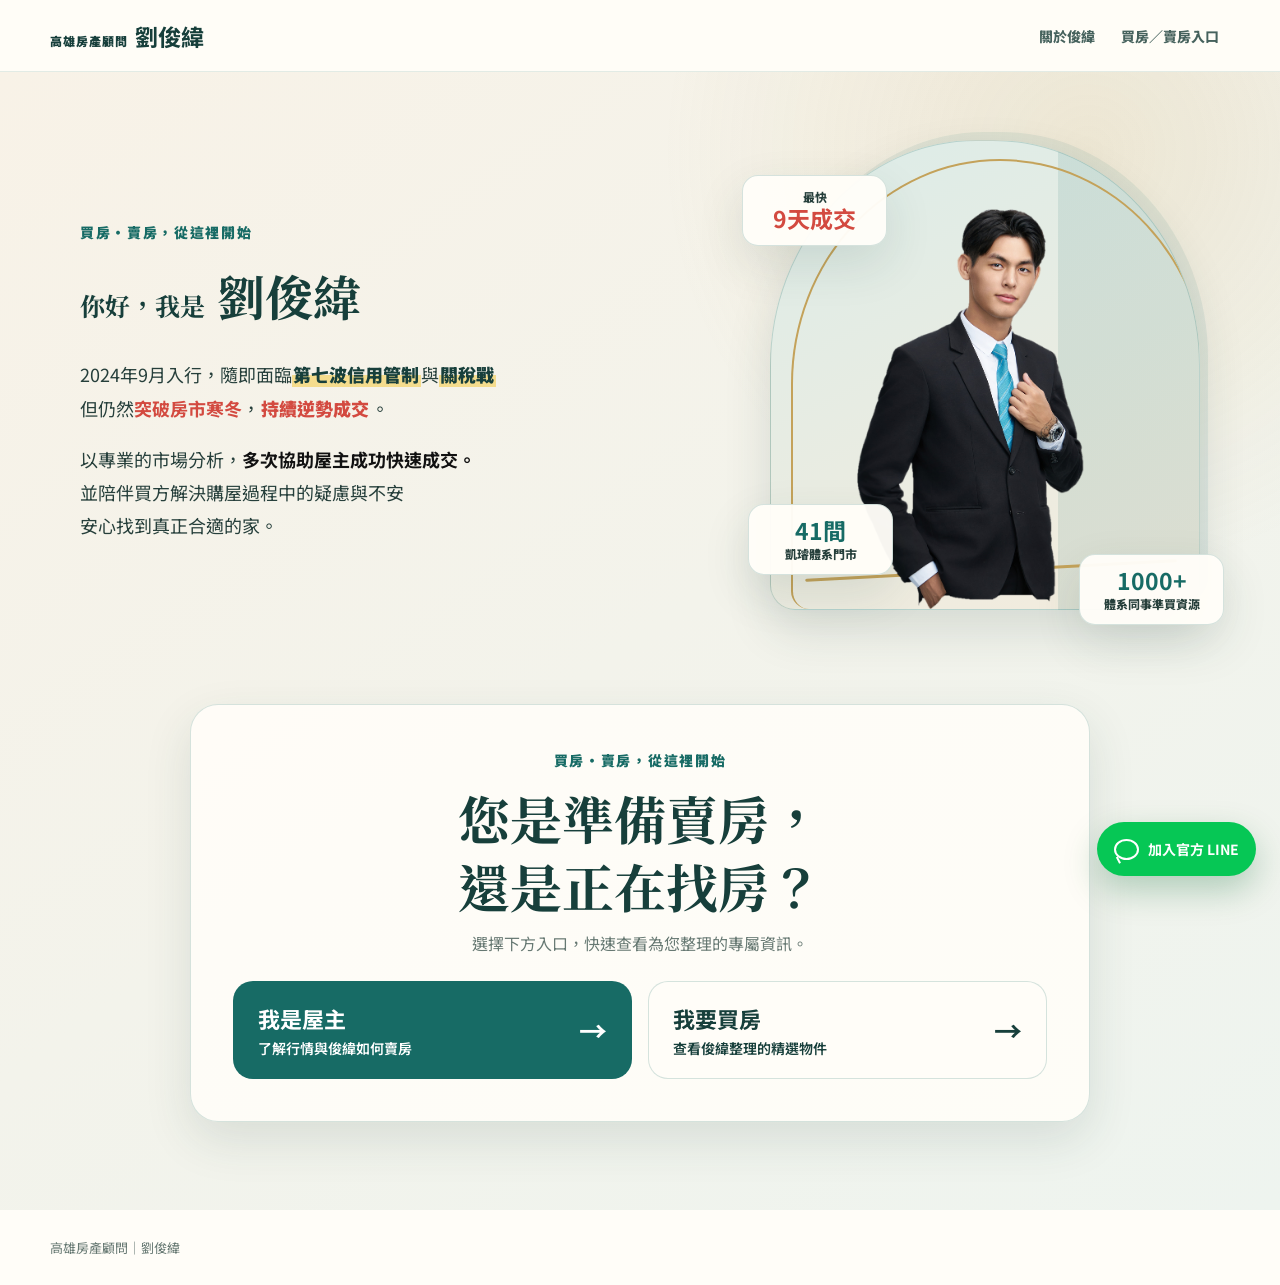
==== commit 8ecf0f82: "優化首頁重點、手機版排版與LINE按鈕" ====
--- a/index.html
+++ b/index.html
@@ -1,49 +1,54 @@
-<!doctype html>
-<html lang="zh-Hant">
-<head>
-  <meta charset="utf-8">
-  <meta name="viewport" content="width=device-width,initial-scale=1">
-  <title>劉俊緯不動產顧問｜買房・賣房服務</title>
-  <meta name="description" content="高雄不動產買賣服務。選擇屋主或買方入口，快速查看適合您的房產資訊。">
-  <meta property="og:title" content="劉俊緯不動產顧問｜買房・賣房服務">
-  <meta property="og:description" content="買房・賣房，從這裡開始。">
-  <meta property="og:image" content="https://kc880305.github.io/wei-house-sale-guide/44308c55a53321c8.png">
-  <link rel="stylesheet" href="site.css?v=20261110e">
-  <script src="site.js?v=20261110e" defer></script>
-</head>
-<body>
-  <header class="site-header">
-    <a class="brand" href="#profile"><span>高雄房產顧問</span><b>劉俊緯</b></a>
-    <nav><a href="#profile">關於俊緯</a><a href="#choose">買房／賣房入口</a></nav>
-    <button class="menu-button" type="button" aria-label="開啟網站目錄" aria-expanded="false"><span></span><span></span><span></span></button>
-  </header>
-  <div class="menu-panel" hidden><a href="#profile">關於俊緯</a><a href="#choose">買房／賣房入口</a></div>
-
-  <main class="home-page">
-    <section id="profile" class="pad profile-section">
-      <div class="profile-layout">
-        <div class="profile-copy">
-          <span class="section-kicker">買房・賣房，從這裡開始</span>
-          <h1><small>你好，我是</small><strong>劉俊緯</strong></h1>
-          <p class="profile-story"><span>2024年9月入行，隨即面臨<strong>第七波信用管制</strong>與<strong>關稅戰</strong></span><span>但仍然<b>突破房市寒冬</b>，持續逆勢成交。</span></p>
-          <p class="profile-result"><span>以專業的市場分析，<strong>多次協助屋主成功快速成交。</strong></span><span>並陪伴買方解決購屋過程中的疑慮與不安</span><span>安心找到真正合適的家。</span></p>
-        </div>
-        <div class="profile-photo"><img src="44308c55a53321c8-profile.png" alt="高雄房產顧問劉俊緯"></div>
-      </div>
-
-      <div id="choose" class="home-choice-panel">
-        <span class="section-kicker">買房・賣房，從這裡開始</span>
-        <h2>您是準備賣房，<br>還是正在找房？</h2>
-        <p>選擇下方入口，快速查看為您整理的專屬資訊。</p>
-        <div class="choice-grid">
-          <a class="choice-card owner-entry" href="owner.html"><div><strong>我是屋主</strong><span>了解行情與俊緯如何賣房</span></div><b>→</b></a>
-          <a class="choice-card buyer-entry" href="buyer.html"><div><strong>我要買房</strong><span>查看俊緯整理的精選物件</span></div><b>→</b></a>
-        </div>
-      </div>
-    </section>
-  </main>
-
-  <footer class="simple-footer"><p>高雄房產顧問｜劉俊緯</p></footer>
-  <a class="line-float" href="https://lin.ee/toOOFOn" target="_blank" rel="noreferrer" aria-label="加入官方 LINE"><span class="chat-icon">◯</span><b>加入官方 LINE</b></a>
-</body>
-</html>
+<!doctype html>
+<html lang="zh-Hant">
+<head>
+  <meta charset="utf-8">
+  <meta name="viewport" content="width=device-width,initial-scale=1">
+  <title>劉俊緯不動產顧問｜買房・賣房服務</title>
+  <meta name="description" content="高雄不動產買賣服務。選擇屋主或買方入口，快速查看適合您的房產資訊。">
+  <meta property="og:title" content="劉俊緯不動產顧問｜買房・賣房服務">
+  <meta property="og:description" content="買房・賣房，從這裡開始。">
+  <meta property="og:image" content="https://kc880305.github.io/wei-house-sale-guide/44308c55a53321c8.png">
+  <link rel="stylesheet" href="site.css?v=20261110e">
+  <script src="site.js?v=20261110e" defer></script>
+</head>
+<body>
+  <header class="site-header">
+    <a class="brand" href="#profile"><span>高雄房產顧問</span><b>劉俊緯</b></a>
+    <nav><a href="#profile">關於俊緯</a><a href="#choose">買房／賣房入口</a></nav>
+    <button class="menu-button" type="button" aria-label="開啟網站目錄" aria-expanded="false"><span></span><span></span><span></span></button>
+  </header>
+  <div class="menu-panel" hidden><a href="#profile">關於俊緯</a><a href="#choose">買房／賣房入口</a></div>
+
+  <main class="home-page">
+    <section id="profile" class="pad profile-section">
+      <div class="profile-layout">
+        <div class="profile-copy">
+          <span class="section-kicker">買房・賣房，從這裡開始</span>
+          <h1><small>你好，我是</small><strong>劉俊緯</strong></h1>
+          <p class="profile-story"><span>2024年9月入行，隨即面臨<strong>第七波信用管制</strong>與<strong>關稅戰</strong></span><span>但仍然<b>突破房市寒冬</b>，<strong class="inverse-win">持續逆勢成交</strong>。</span></p>
+          <p class="profile-result"><span>以專業的市場分析，<strong>多次協助屋主成功快速成交。</strong></span><span>並陪伴買方解決購屋過程中的疑慮與不安</span><span>安心找到真正合適的家。</span></p>
+        </div>
+        <div class="profile-visual">
+          <div class="profile-photo"><img src="44308c55a53321c8-profile.png" alt="高雄房產顧問劉俊緯"></div>
+          <div class="profile-proof profile-proof-one"><span>最快</span><strong>9天成交</strong></div>
+          <div class="profile-proof profile-proof-two"><strong>41間</strong><span>凱璿體系門市</span></div>
+          <div class="profile-proof profile-proof-three"><strong>1000+</strong><span>體系同事準買資源</span></div>
+        </div>
+      </div>
+
+      <div id="choose" class="home-choice-panel">
+        <span class="section-kicker">買房・賣房，從這裡開始</span>
+        <h2>您是準備賣房，<br>還是正在找房？</h2>
+        <p>選擇下方入口，快速查看為您整理的專屬資訊。</p>
+        <div class="choice-grid">
+          <a class="choice-card owner-entry" href="owner.html"><div><strong>我是屋主</strong><span>了解行情與俊緯如何賣房</span></div><b>→</b></a>
+          <a class="choice-card buyer-entry" href="buyer.html"><div><strong>我要買房</strong><span>查看俊緯整理的精選物件</span></div><b>→</b></a>
+        </div>
+      </div>
+    </section>
+  </main>
+
+  <footer class="simple-footer"><p>高雄房產顧問｜劉俊緯</p></footer>
+  <a class="line-float" href="https://lin.ee/toOOFOn" target="_blank" rel="noreferrer" aria-label="加入官方 LINE"><span class="chat-icon">◯</span><b>加入官方 LINE</b></a>
+</body>
+</html>
--- a/site.css
+++ b/site.css
@@ -1,199 +1,204 @@
-@import url("https://fonts.googleapis.com/css2?family=Noto+Sans+TC:wght@400;600;700;800;900&family=Noto+Serif+TC:wght@600;700;800;900&display=swap");
-
-:root{
-  --paper:#f7f2e8;
-  --paper-deep:#eee5d4;
-  --white:#fffdf8;
-  --ink:#173f3b;
-  --text:#263f3b;
-  --muted:#667872;
-  --teal:#176b65;
-  --teal-dark:#0c514c;
-  --teal-soft:#deece8;
-  --gold:#c4a25a;
-  --gold-soft:#f4e8c9;
-  --red:#d34a40;
-  --line:rgba(23,107,101,.18);
-  --shadow:0 18px 48px rgba(35,64,58,.12);
-}
-
-*{box-sizing:border-box}
-html{scroll-behavior:smooth;scroll-padding-top:76px}
-body{margin:0;background:var(--paper);color:var(--text);font-family:"Noto Sans TC","Microsoft JhengHei",sans-serif;overflow-x:clip}
-img{display:block;max-width:100%}
-a{color:inherit;text-decoration:none}
-button{font:inherit}
-h1,h2,h3,p{margin-top:0}
-
-.site-header{
-  position:sticky;top:0;z-index:50;height:72px;padding:0 max(24px,calc((100vw - 1180px)/2));
-  display:flex;align-items:center;gap:28px;background:rgba(255,253,248,.95);
-  border-bottom:1px solid rgba(23,107,101,.12);backdrop-filter:blur(16px)
-}
-.brand{display:flex;align-items:baseline;gap:7px;white-space:nowrap;color:var(--ink);font-weight:900}
-.brand span{font-size:12px;letter-spacing:.08em}.brand b{font-size:23px}
-.site-header nav{margin-left:auto;display:flex;align-items:center;gap:4px}
-.site-header nav a{position:relative;padding:10px 11px;color:#46625d;font-size:14px;font-weight:800}
-.site-header nav a:after{content:"";position:absolute;left:11px;right:11px;bottom:5px;height:2px;background:var(--gold);transform:scaleX(0);transition:.2s}
-.site-header nav a:hover{color:var(--teal)}.site-header nav a:hover:after{transform:scaleX(1)}
-.menu-button{display:none;margin-left:auto;width:44px;height:44px;border:0;border-radius:50%;background:var(--teal);padding:12px;cursor:pointer}
-.menu-button span{display:block;height:2px;margin:4px 0;border-radius:2px;background:#fff;transition:.2s}
-.menu-button[aria-expanded="true"] span:nth-child(1){transform:translateY(6px) rotate(45deg)}
-.menu-button[aria-expanded="true"] span:nth-child(2){opacity:0}
-.menu-button[aria-expanded="true"] span:nth-child(3){transform:translateY(-6px) rotate(-45deg)}
-.menu-panel{position:fixed;top:72px;right:14px;z-index:49;width:min(310px,calc(100vw - 28px));padding:12px;background:var(--white);border:1px solid var(--line);border-radius:18px;box-shadow:var(--shadow)}
-.menu-panel a{display:block;padding:13px 14px;border-radius:11px;font-weight:800}
-.menu-panel a:hover{background:var(--teal-soft);color:var(--teal)}
-
-.pad{padding:88px max(24px,calc((100vw - 1180px)/2))}
-.section-soft{background:#f0eee6}
-.section-kicker,.section-heading>span{display:inline-flex;color:var(--teal);font-size:14px;font-weight:900;letter-spacing:.12em}
-.section-heading{max-width:930px;margin:0 auto 40px;text-align:center}
-.section-heading>span{margin-bottom:12px}
-.section-heading h2{margin:0;color:var(--ink);font-family:"Noto Serif TC",serif;font-size:clamp(34px,4.3vw,54px);line-height:1.28}
-.section-heading h2 span,.section-heading p span{display:block}
-.section-heading p{margin:14px 0 0;color:var(--muted);font-size:17px;line-height:1.8}
-.section-heading p strong{color:var(--ink)}
-.swipe-hint{display:none}
-
-.primary-button,.contact-button,.phone-button{
-  display:inline-flex;align-items:center;justify-content:center;gap:8px;min-height:52px;padding:13px 21px;
-  border:1px solid var(--teal);border-radius:999px;background:var(--teal);color:#fff;font-weight:900;
-  box-shadow:0 13px 30px rgba(23,107,101,.16);transition:.2s
-}
-.primary-button:hover,.contact-button:hover,.phone-button:hover{background:var(--teal-dark);transform:translateY(-2px);box-shadow:0 17px 34px rgba(23,107,101,.23)}
-.plain-link{display:inline-flex;padding:12px 5px;color:var(--teal);font-weight:900;border-bottom:1px solid var(--teal)}
-
-/* Public home — private profile layout */
-.profile-section{min-height:calc(100svh - 72px);padding-top:68px;background:radial-gradient(circle at 85% 7%,rgba(196,162,90,.16),transparent 28%),linear-gradient(145deg,#f8f2e7,#eef4ef)}
-.profile-layout{display:grid;grid-template-columns:minmax(0,1fr) 430px;align-items:center;gap:55px;max-width:1120px;margin:auto}
-.profile-copy{padding:10px 0}
-.profile-copy h1{display:flex;align-items:baseline;gap:12px;margin:18px 0 28px;color:var(--ink);font-family:"Noto Serif TC",serif}
-.profile-copy h1 small{font-size:25px}.profile-copy h1 strong{font-size:48px}
-.profile-story,.profile-result{font-size:18px;line-height:1.85}
-.profile-story span,.profile-result span{display:block}
-.profile-story strong{color:#9a7421}.profile-story b{color:var(--red)}.profile-result strong{color:#111}
-.profile-photo{position:relative;isolation:isolate;height:470px;border:1px solid rgba(23,107,101,.2);border-radius:48% 48% 25px 25px;background:linear-gradient(90deg,transparent 0 67%,rgba(23,107,101,.11) 67%),linear-gradient(155deg,#dcece8,#f4ecdd);box-shadow:8px -8px rgba(23,107,101,.08),0 20px 48px rgba(35,64,58,.14);overflow:hidden}
-.profile-photo:before{content:"";position:absolute;inset:18px -10px 0 20px;z-index:0;border:2px solid var(--gold);border-bottom:0;border-radius:50% 50% 18px 18px}
-.profile-photo:after{content:"";position:absolute;left:8%;right:5%;bottom:8%;z-index:1;height:3px;border-radius:99px;background:var(--gold);transform:rotate(-3deg)}
-.profile-photo img{position:relative;z-index:2;width:100%;height:100%;object-fit:contain;object-position:center bottom}
-.home-choice-panel{max-width:900px;margin:64px auto 0;padding:42px;border:1px solid var(--line);border-radius:28px;background:rgba(255,253,248,.92);text-align:center;box-shadow:var(--shadow)}
-.home-choice-panel h2{margin:13px 0 12px;color:var(--ink);font-family:"Noto Serif TC",serif;font-size:clamp(34px,4.5vw,52px);line-height:1.3}
-.home-choice-panel>p{margin-bottom:26px;color:var(--muted)}
-.choice-grid{display:grid;grid-template-columns:1fr 1fr;gap:16px}
-.choice-card{min-height:94px;padding:20px 24px;display:flex;align-items:center;justify-content:space-between;border:1px solid var(--line);border-radius:20px;text-align:left;font-weight:900;transition:.2s}
-.choice-card strong{display:block;font-size:22px}.choice-card span{display:block;margin-top:4px;font-size:14px;font-weight:600}.choice-card>b{font-size:28px}
-.owner-entry{background:var(--teal);color:#fff}.buyer-entry{background:var(--white);color:var(--ink)}
-.choice-card:hover{transform:translateY(-3px);box-shadow:var(--shadow)}
-
-/* Owner hero — same composition as the private site */
-.private-hero{max-width:1280px;min-height:calc(100svh - 72px);margin:auto;padding:64px 38px 54px;display:grid;grid-template-columns:minmax(0,1fr) 540px;align-items:center;gap:48px}
-.hero-copy h1{margin:19px 0;color:var(--ink);font-family:"Noto Serif TC",serif;font-size:clamp(46px,5vw,67px);line-height:1.25}
-.hero-copy h1 span{display:block}
-.hero-lead{font-size:18px;line-height:1.8}.hero-lead span{display:block}
-.hero-actions{display:flex;align-items:center;gap:22px;margin-top:30px;flex-wrap:wrap}
-.hero-visual{position:relative;height:570px}
-.portrait{position:absolute;inset:40px 28px 0;isolation:isolate;border:1px solid rgba(23,107,101,.2);border-radius:48% 48% 24px 24px;background:linear-gradient(90deg,transparent 0 67%,rgba(23,107,101,.11) 67%),linear-gradient(155deg,#dcece8,#f4ecdd);box-shadow:8px -8px rgba(23,107,101,.08),0 20px 48px rgba(35,64,58,.14);overflow:hidden}
-.portrait:before{content:"";position:absolute;inset:18px -10px 0 20px;border:2px solid var(--gold);border-bottom:0;border-radius:50% 50% 18px 18px}
-.portrait:after{content:"";position:absolute;left:8%;right:5%;bottom:8%;height:3px;border-radius:99px;background:var(--gold);transform:rotate(-3deg)}
-.portrait img{position:relative;z-index:2;width:100%;height:100%;object-fit:contain;object-position:center bottom}
-.proof{position:absolute;z-index:4;min-width:155px;padding:14px 18px;border:1px solid rgba(23,107,101,.18);border-radius:17px;background:rgba(255,253,248,.97);text-align:center;box-shadow:var(--shadow)}
-.proof span,.proof strong{display:block}.proof span{font-size:13px;font-weight:800}.proof strong{color:var(--teal);font-size:25px;line-height:1.2}.proof-one{top:9%;left:0}.proof-one strong{color:var(--red)}.proof-two{left:1%;bottom:11%}.proof-three{right:0;bottom:2%}
-
-.card-row{display:grid;gap:16px}.situation-row{grid-template-columns:repeat(4,1fr)}.method-row{grid-template-columns:repeat(3,1fr)}
-.card-row article{padding:27px;border:1px solid var(--line);border-radius:21px;background:var(--white);box-shadow:0 14px 36px rgba(35,64,58,.07)}
-.card-row article>b{color:var(--gold);font-family:"Noto Serif TC",serif;font-size:36px}
-.card-row h3{margin:9px 0;color:var(--ink);font-size:20px;line-height:1.5}.card-row p{margin:0;color:var(--muted);line-height:1.7}
-
-.records-section{background:#faf7f0}
-.record-row{display:grid;grid-template-columns:repeat(4,1fr);gap:18px}
-.record-card{padding:11px 11px 23px;border:1px solid var(--line);border-radius:20px;background:#fff;box-shadow:0 14px 36px rgba(35,64,58,.08);text-align:center}
-.record-card img{width:100%;aspect-ratio:4/3;object-fit:cover;border-radius:13px}
-.record-card h3{margin:15px 5px 4px;color:var(--ink)}.record-card p{margin:0;color:var(--muted)}.record-card p strong{display:block;color:var(--red);font-size:31px}
-.section-action{max-width:820px;margin:38px auto 0;padding:28px;border:1px solid var(--line);border-radius:22px;background:var(--white);text-align:center;box-shadow:0 14px 36px rgba(35,64,58,.07)}
-.section-action p{font-weight:800}.center-action{text-align:center;margin-top:34px}
-
-.packaging-heading h2 span{display:block}
-.before-after{display:grid;grid-template-columns:1fr 1fr;gap:22px;max-width:1050px;margin:auto}
-.before-after figure{margin:0;padding:12px;border:1px solid var(--line);border-radius:22px;background:#fff;box-shadow:var(--shadow)}
-.image-wrap{position:relative;display:block;width:100%;padding:0;border:0;border-radius:15px;background:#eef0eb;cursor:zoom-in;overflow:hidden}
-.image-wrap img{width:100%;aspect-ratio:4/3;object-fit:cover}.image-wrap>span{position:absolute;right:12px;bottom:12px;padding:6px 10px;border-radius:999px;background:rgba(12,81,76,.9);color:#fff;font-size:12px;font-weight:800}
-.before-after figcaption{padding:14px 8px 4px}.before-after figcaption b,.before-after figcaption span{display:block}.before-after figcaption b{color:var(--ink);font-size:19px}.before-after figcaption span{margin-top:4px;color:var(--muted)}.before-after figcaption span strong{color:#111}.before-after figcaption em{color:var(--red);font-style:normal;font-weight:900}
-.method-section{background:linear-gradient(145deg,#f1eadc,#e7f0eb)}
-
-.feedback-board{display:grid;grid-template-columns:repeat(3,1fr);gap:18px;align-items:start}
-.feedback-board>article{padding:18px;border:1px solid var(--line);border-radius:22px;background:var(--white);box-shadow:0 14px 36px rgba(35,64,58,.08)}
-.feedback-board h3{color:var(--teal);font-size:18px}.feedback-board article>div{display:grid;gap:10px}.feedback-board img{width:100%;border-radius:12px;background:#fff}
-
-.strategy-cta{display:grid;grid-template-columns:1fr auto;align-items:center;gap:28px;background:linear-gradient(135deg,#fffaf0,#eee3c8)}
-.strategy-cta h2{margin:0 0 8px;color:var(--ink);font-family:"Noto Serif TC",serif;font-size:clamp(30px,4vw,45px)}.strategy-cta p{margin:0;color:var(--muted)}
-
-.contact-section{display:grid;grid-template-columns:1fr 430px;align-items:center;gap:54px;background:#e8f1ed}
-.contact-copy h2{color:var(--ink);font-family:"Noto Serif TC",serif;font-size:clamp(36px,4.5vw,54px)}
-.contact-subtitle{color:var(--teal);font-family:"Noto Serif TC",serif;font-size:27px;font-weight:900;line-height:1.5}.contact-subtitle span,.contact-detail span{display:block}
-.contact-detail{font-size:17px;line-height:1.8}.contact-detail span+span{margin-top:9px}
-.contact-button{margin-top:14px}
-.contact-card{padding:22px;border:1px solid var(--line);border-radius:28px;background:var(--white);text-align:center;box-shadow:var(--shadow)}
-.contact-card img{width:100%;max-height:390px;object-fit:contain;border-radius:20px;background:linear-gradient(155deg,#dcece8,#f4ecdd)}
-.contact-card>p{margin:18px 0 2px;color:var(--teal);font-weight:800}.contact-card h3{margin:0 0 12px;color:var(--ink);font-size:34px}.contact-card>div span,.contact-card>div small{display:block;color:var(--muted);line-height:1.7}.phone-button{width:100%;margin-top:17px;font-size:21px}
-
-.site-footer,.simple-footer{padding:28px max(24px,calc((100vw - 1180px)/2));display:flex;align-items:center;justify-content:space-between;gap:24px;background:#fffdf8;color:var(--muted);font-size:13px}
-.site-footer p,.simple-footer p{margin:0}.social-actions{display:flex;gap:9px;flex-wrap:wrap}
-.social-actions a{min-height:42px;padding:9px 15px;border:1px solid var(--teal);border-radius:999px;color:var(--teal);font-weight:900;transition:.2s}
-.social-actions .facebook:hover{border-color:#1877f2;background:#1877f2;color:#fff}.social-actions .instagram:hover{border-color:#d62976;background:linear-gradient(135deg,#833ab4,#fd1d1d,#fcb045);color:#fff}.social-actions .line:hover{border-color:#06c755;background:#06c755;color:#fff}
-
-.line-float{position:fixed;right:24px;bottom:24px;z-index:45;display:flex;align-items:center;gap:9px;min-height:54px;padding:11px 17px;border-radius:999px;background:#06c755;color:#fff;font-size:14px;font-weight:900;box-shadow:0 14px 34px rgba(4,98,45,.27);transition:.2s}
-.line-float:hover{transform:translateY(-3px);box-shadow:0 18px 40px rgba(4,98,45,.35)}
-.chat-icon{position:relative;width:25px;height:21px;border:2px solid #fff;border-radius:50%;font-size:0}.chat-icon:after{content:"";position:absolute;left:1px;bottom:-4px;width:7px;height:7px;border-left:2px solid #fff;transform:rotate(-28deg)}
-
-.lightbox[hidden]{display:none}.lightbox{position:fixed;inset:0;z-index:100;display:grid;grid-template-rows:1fr auto;place-items:center;padding:55px 20px 24px;background:rgba(7,27,24,.92)}
-.lightbox img{max-width:min(1100px,94vw);max-height:82vh;border-radius:16px}.lightbox p{color:#fff}.lightbox-close{position:absolute;top:16px;right:20px;width:44px;height:44px;border:1px solid rgba(255,255,255,.4);border-radius:50%;background:rgba(255,255,255,.13);color:#fff;font-size:28px;cursor:pointer}.lightbox-open{overflow:hidden}
-
-/* Buyer journey */
-.buyer-page{background:linear-gradient(160deg,#f8f2e7,#edf4ef)}
-.buyer-intro{padding:80px 24px 38px;text-align:center}
-.buyer-intro h1{margin:15px 0 0;color:var(--ink);font-family:"Noto Serif TC",serif;font-size:clamp(45px,5.5vw,68px);line-height:1.25}.buyer-intro h1 span{display:block}
-.buyer-journey{padding-top:35px;max-width:1040px;margin:auto}
-.buyer-step{position:relative;margin-bottom:24px;padding:32px;border:1px solid var(--line);border-radius:28px;background:rgba(255,253,248,.96);box-shadow:var(--shadow)}
-.step-number{color:var(--teal);font-size:15px;font-weight:900;letter-spacing:.16em}.step-copy h3{margin:9px 0 7px;color:var(--ink);font-size:28px}.step-copy p{color:var(--muted);line-height:1.7}.step-one .primary-button{margin-top:7px}
-.visual-step{display:grid;grid-template-columns:minmax(220px,.7fr) minmax(320px,1fr);column-gap:38px;align-items:start}.visual-step .step-number,.visual-step .step-copy{grid-column:1}.visual-step>div:last-child{grid-column:2;grid-row:1/4}
-.phone-shot{position:relative;max-width:390px;margin:auto;padding:9px;border-radius:34px;background:#17201e;box-shadow:0 22px 55px rgba(35,64,58,.2)}.phone-shot img{width:100%;border-radius:25px}
-.tap-marker{position:absolute;left:50%;bottom:23.5%;transform:translateX(-50%);width:102px;padding:8px;border:3px solid var(--red);border-radius:999px;background:rgba(255,255,255,.94);color:#b93631;text-align:center;font-size:12px;font-weight:900;box-shadow:0 0 0 6px rgba(211,74,64,.18)}.tap-marker b{display:block;font-size:22px;line-height:.8}
-.selector-shot{max-width:470px;margin:auto;padding:20px;border:1px solid var(--line);border-radius:24px;background:#fff}.selector-shot img{width:100%;border-radius:16px}
-.buyer-bottom{text-align:center;background:#e7f0eb}.buyer-bottom h2{color:var(--ink);font-family:"Noto Serif TC",serif;font-size:clamp(34px,4.5vw,50px)}.buyer-bottom p{color:var(--muted)}.buyer-bottom .primary-button{margin-top:12px}
-
-@media(max-width:900px){
-  .site-header nav{display:none}.menu-button{display:block}
-  .profile-layout{grid-template-columns:1fr;max-width:650px}.profile-copy{text-align:center}.profile-photo{width:min(100%,430px);margin:auto}
-  .private-hero{grid-template-columns:1fr;max-width:720px}.hero-visual{grid-row:1}.hero-copy{grid-row:2;text-align:center}.hero-actions{justify-content:center}
-  .situation-row{grid-template-columns:repeat(2,1fr)}.record-row{grid-template-columns:repeat(2,1fr)}
-  .strategy-cta,.contact-section{grid-template-columns:1fr}.strategy-cta{text-align:center}.contact-card{max-width:500px;margin:auto}
-}
-
-@media(max-width:600px){
-  html{scroll-padding-top:64px}.site-header{height:64px;padding:0 15px}.brand span{font-size:9px}.brand b{font-size:18px}.menu-panel{top:64px}
-  .pad{padding:58px 20px}.section-heading{margin-bottom:28px}.section-heading h2{font-size:30px}.section-heading p{font-size:15px}
-  .primary-button,.contact-button{width:100%;min-height:50px;padding:12px 14px;font-size:14px}
-
-  .profile-section{padding-top:35px}.profile-layout{display:flex;flex-direction:column;gap:18px}.profile-copy{text-align:left}.profile-copy h1{margin:15px 0 19px}.profile-copy h1 small{font-size:20px}.profile-copy h1 strong{font-size:37px}.profile-story,.profile-result{font-size:15px;line-height:1.8}.profile-photo{height:350px;order:2}.profile-copy{order:1}
-  .home-choice-panel{margin-top:38px;padding:27px 17px}.home-choice-panel h2{font-size:34px}.home-choice-panel>p{font-size:14px;line-height:1.7}.choice-grid{grid-template-columns:1fr}.choice-card{min-height:84px;padding:17px 19px}.choice-card strong{font-size:20px}
-
-  .private-hero{min-height:0;padding:28px 18px 52px;display:flex;flex-direction:column;gap:24px}.hero-visual{order:1;width:100%;height:510px}.hero-copy{order:2}.portrait{inset:45px 5px 0}.proof{min-width:128px;padding:11px 10px}.proof strong{font-size:21px}.proof-one{top:5%;left:0}.proof-two{left:0;bottom:12%}.proof-three{right:0;bottom:2%}
-  .hero-copy h1{font-size:39px;line-height:1.3}.hero-lead{font-size:15px}.hero-lead span{display:block}.hero-actions{display:grid;gap:12px}.plain-link{justify-self:center}
-
-  .card-row,.record-row,.feedback-board{display:flex;gap:15px;margin-inline:-20px;padding:4px 20px 18px;overflow-x:auto;scroll-snap-type:x mandatory;scrollbar-width:none}.card-row::-webkit-scrollbar,.record-row::-webkit-scrollbar,.feedback-board::-webkit-scrollbar{display:none}.card-row article,.record-card,.feedback-board>article{flex:0 0 86%;scroll-snap-align:start}.swipe-hint{display:block;margin:3px 0 18px;color:var(--muted);text-align:center;font-size:13px;font-weight:700}
-  .record-card p strong{font-size:28px}.section-action{padding:23px 17px}.section-action p{font-size:15px;line-height:1.7}
-  .packaging-heading h2{font-size:clamp(25px,7.3vw,30px)}.packaging-heading h2 span{white-space:nowrap}.before-after{grid-template-columns:1fr;gap:16px}.before-after figcaption b{font-size:17px}
-  .strategy-cta{padding:48px 20px}.strategy-cta h2{font-size:30px}
-  .contact-section{padding-top:58px}.contact-copy{text-align:center}.contact-copy h2{font-size:38px}.contact-subtitle{font-size:21px}.contact-detail{font-size:15px}.contact-card{padding:18px}.contact-card h3{font-size:31px}
-
-  .site-footer,.simple-footer{padding:25px 20px;flex-direction:column;text-align:center}.social-actions{display:grid;grid-template-columns:1fr;width:100%}.social-actions a{width:100%}
-  .line-float{right:16px;bottom:16px;width:58px;height:58px;min-height:58px;padding:0;justify-content:center}.line-float b{display:none}.chat-icon{width:27px;height:23px}
-
-  .buyer-intro{padding:53px 20px 24px}.buyer-intro h1{font-size:39px}.buyer-journey{padding:25px 20px 58px}.buyer-journey .section-heading h2{font-size:27px}.buyer-step{padding:24px 18px;border-radius:22px}.step-copy h3{font-size:23px}.visual-step{display:block}.visual-step>div:last-child{margin-top:22px}.phone-shot{max-width:350px}.selector-shot{padding:11px}.buyer-bottom{padding:55px 20px}.buyer-bottom h2{font-size:33px}
-}
-
-@media(max-width:390px){
-  .hero-copy h1{font-size:36px}.hero-visual{height:480px}.proof{min-width:122px}.proof span{font-size:11px}.proof strong{font-size:19px}
-  .packaging-heading h2{font-size:24px;letter-spacing:-.03em}
-}
+@import url("https://fonts.googleapis.com/css2?family=Noto+Sans+TC:wght@400;600;700;800;900&family=Noto+Serif+TC:wght@600;700;800;900&display=swap");
+
+:root{
+  --paper:#f7f2e8;
+  --paper-deep:#eee5d4;
+  --white:#fffdf8;
+  --ink:#173f3b;
+  --text:#263f3b;
+  --muted:#667872;
+  --teal:#176b65;
+  --teal-dark:#0c514c;
+  --teal-soft:#deece8;
+  --gold:#c4a25a;
+  --gold-soft:#f4e8c9;
+  --red:#d34a40;
+  --line:rgba(23,107,101,.18);
+  --shadow:0 18px 48px rgba(35,64,58,.12);
+}
+
+*{box-sizing:border-box}
+html{scroll-behavior:smooth;scroll-padding-top:76px}
+body{margin:0;background:var(--paper);color:var(--text);font-family:"Noto Sans TC","Microsoft JhengHei",sans-serif;overflow-x:clip}
+img{display:block;max-width:100%}
+a{color:inherit;text-decoration:none}
+button{font:inherit}
+h1,h2,h3,p{margin-top:0}
+
+.site-header{
+  position:sticky;top:0;z-index:50;height:72px;padding:0 max(24px,calc((100vw - 1180px)/2));
+  display:flex;align-items:center;gap:28px;background:rgba(255,253,248,.95);
+  border-bottom:1px solid rgba(23,107,101,.12);backdrop-filter:blur(16px)
+}
+.brand{display:flex;align-items:baseline;gap:7px;white-space:nowrap;color:var(--ink);font-weight:900}
+.brand span{font-size:12px;letter-spacing:.08em}.brand b{font-size:23px}
+.site-header nav{margin-left:auto;display:flex;align-items:center;gap:4px}
+.site-header nav a{position:relative;padding:10px 11px;color:#46625d;font-size:14px;font-weight:800}
+.site-header nav a:after{content:"";position:absolute;left:11px;right:11px;bottom:5px;height:2px;background:var(--gold);transform:scaleX(0);transition:.2s}
+.site-header nav a:hover{color:var(--teal)}.site-header nav a:hover:after{transform:scaleX(1)}
+.menu-button{display:none;margin-left:auto;width:44px;height:44px;border:0;border-radius:50%;background:var(--teal);padding:12px;cursor:pointer}
+.menu-button span{display:block;height:2px;margin:4px 0;border-radius:2px;background:#fff;transition:.2s}
+.menu-button[aria-expanded="true"] span:nth-child(1){transform:translateY(6px) rotate(45deg)}
+.menu-button[aria-expanded="true"] span:nth-child(2){opacity:0}
+.menu-button[aria-expanded="true"] span:nth-child(3){transform:translateY(-6px) rotate(-45deg)}
+.menu-panel{position:fixed;top:72px;right:14px;z-index:49;width:min(310px,calc(100vw - 28px));padding:12px;background:var(--white);border:1px solid var(--line);border-radius:18px;box-shadow:var(--shadow)}
+.menu-panel a{display:block;padding:13px 14px;border-radius:11px;font-weight:800}
+.menu-panel a:hover{background:var(--teal-soft);color:var(--teal)}
+
+.pad{padding:88px max(24px,calc((100vw - 1180px)/2))}
+.section-soft{background:#f0eee6}
+.section-kicker,.section-heading>span{display:inline-flex;color:var(--teal);font-size:14px;font-weight:900;letter-spacing:.12em}
+.section-heading{max-width:930px;margin:0 auto 40px;text-align:center}
+.section-heading>span{margin-bottom:12px}
+.section-heading h2{margin:0;color:var(--ink);font-family:"Noto Serif TC",serif;font-size:clamp(34px,4.3vw,54px);line-height:1.28}
+.section-heading h2 span,.section-heading p span{display:block}
+.section-heading p{margin:14px 0 0;color:var(--muted);font-size:17px;line-height:1.8}
+.section-heading p strong{color:var(--ink)}
+.swipe-hint{display:none}
+
+.primary-button,.contact-button,.phone-button{
+  display:inline-flex;align-items:center;justify-content:center;gap:8px;min-height:52px;padding:13px 21px;
+  border:1px solid var(--teal);border-radius:999px;background:var(--teal);color:#fff;font-weight:900;
+  box-shadow:0 13px 30px rgba(23,107,101,.16);transition:.2s
+}
+.primary-button:hover,.contact-button:hover,.phone-button:hover{background:var(--teal-dark);transform:translateY(-2px);box-shadow:0 17px 34px rgba(23,107,101,.23)}
+.primary-button,.contact-button{border-color:#06c755;background:#06c755;box-shadow:0 13px 30px rgba(6,199,85,.2)}
+.primary-button:hover,.contact-button:hover{border-color:#05ad49;background:#05ad49;box-shadow:0 17px 34px rgba(6,199,85,.28)}
+.plain-link{display:inline-flex;padding:12px 5px;color:var(--teal);font-weight:900;border-bottom:1px solid var(--teal)}
+
+/* Public home — private profile layout */
+.profile-section{min-height:calc(100svh - 72px);padding-top:68px;background:radial-gradient(circle at 85% 7%,rgba(196,162,90,.16),transparent 28%),linear-gradient(145deg,#f8f2e7,#eef4ef)}
+.profile-layout{display:grid;grid-template-columns:minmax(0,1fr) 430px;align-items:center;gap:55px;max-width:1120px;margin:auto}
+.profile-copy{padding:10px 0}
+.profile-copy h1{display:flex;align-items:baseline;gap:12px;margin:18px 0 28px;color:var(--ink);font-family:"Noto Serif TC",serif}
+.profile-copy h1 small{font-size:25px}.profile-copy h1 strong{font-size:48px}
+.profile-story,.profile-result{font-size:18px;line-height:1.85}
+.profile-story span,.profile-result span{display:block}
+.profile-story strong{padding:0 .08em;color:var(--ink);font-weight:900;background:linear-gradient(transparent 54%,rgba(244,213,112,.76) 54%)}.profile-story b{color:var(--red)}.profile-story .inverse-win{color:var(--red);background:none}.profile-result strong{color:#111}
+.profile-visual{position:relative;height:500px}
+.profile-photo{position:relative;isolation:isolate;height:470px;border:1px solid rgba(23,107,101,.2);border-radius:48% 48% 25px 25px;background:linear-gradient(90deg,transparent 0 67%,rgba(23,107,101,.11) 67%),linear-gradient(155deg,#dcece8,#f4ecdd);box-shadow:8px -8px rgba(23,107,101,.08),0 20px 48px rgba(35,64,58,.14);overflow:hidden}
+.profile-photo:before{content:"";position:absolute;inset:18px -10px 0 20px;z-index:0;border:2px solid var(--gold);border-bottom:0;border-radius:50% 50% 18px 18px}
+.profile-photo:after{content:"";position:absolute;left:8%;right:5%;bottom:8%;z-index:1;height:3px;border-radius:99px;background:var(--gold);transform:rotate(-3deg)}
+.profile-photo img{position:relative;z-index:2;width:100%;height:100%;object-fit:contain;object-position:center bottom}
+.profile-proof{position:absolute;z-index:4;min-width:145px;padding:12px 15px;border:1px solid rgba(23,107,101,.18);border-radius:16px;background:rgba(255,253,248,.97);text-align:center;box-shadow:var(--shadow)}
+.profile-proof span,.profile-proof strong{display:block}.profile-proof span{font-size:12px;font-weight:800}.profile-proof strong{color:var(--teal);font-size:23px;line-height:1.2}.profile-proof-one{top:7%;left:-28px}.profile-proof-one strong{color:var(--red)}.profile-proof-two{left:-22px;bottom:13%}.profile-proof-three{right:-24px;bottom:3%}
+.home-choice-panel{max-width:900px;margin:64px auto 0;padding:42px;border:1px solid var(--line);border-radius:28px;background:rgba(255,253,248,.92);text-align:center;box-shadow:var(--shadow)}
+.home-choice-panel h2{margin:13px 0 12px;color:var(--ink);font-family:"Noto Serif TC",serif;font-size:clamp(34px,4.5vw,52px);line-height:1.3}
+.home-choice-panel>p{margin-bottom:26px;color:var(--muted)}
+.choice-grid{display:grid;grid-template-columns:1fr 1fr;gap:16px}
+.choice-card{min-height:94px;padding:20px 24px;display:flex;align-items:center;justify-content:space-between;border:1px solid var(--line);border-radius:20px;text-align:left;font-weight:900;transition:.2s}
+.choice-card strong{display:block;font-size:22px}.choice-card span{display:block;margin-top:4px;font-size:14px;font-weight:600}.choice-card>b{font-size:28px}
+.owner-entry{background:var(--teal);color:#fff}.buyer-entry{background:var(--white);color:var(--ink)}
+.choice-card:hover{transform:translateY(-3px);box-shadow:var(--shadow)}
+
+/* Owner hero — same composition as the private site */
+.private-hero{max-width:1280px;min-height:calc(100svh - 72px);margin:auto;padding:64px 38px 54px;display:grid;grid-template-columns:minmax(0,1fr) 540px;align-items:center;gap:48px}
+.hero-copy h1{margin:19px 0;color:var(--ink);font-family:"Noto Serif TC",serif;font-size:clamp(46px,5vw,67px);line-height:1.25}
+.hero-copy h1 span{display:block}
+.hero-lead{font-size:18px;line-height:1.8}.hero-lead span{display:block}
+.hero-actions{display:flex;align-items:center;gap:22px;margin-top:30px;flex-wrap:wrap}
+.hero-visual{position:relative;height:570px}
+.portrait{position:absolute;inset:40px 28px 0;isolation:isolate;border:1px solid rgba(23,107,101,.2);border-radius:48% 48% 24px 24px;background:linear-gradient(90deg,transparent 0 67%,rgba(23,107,101,.11) 67%),linear-gradient(155deg,#dcece8,#f4ecdd);box-shadow:8px -8px rgba(23,107,101,.08),0 20px 48px rgba(35,64,58,.14);overflow:hidden}
+.portrait:before{content:"";position:absolute;inset:18px -10px 0 20px;border:2px solid var(--gold);border-bottom:0;border-radius:50% 50% 18px 18px}
+.portrait:after{content:"";position:absolute;left:8%;right:5%;bottom:8%;height:3px;border-radius:99px;background:var(--gold);transform:rotate(-3deg)}
+.portrait img{position:relative;z-index:2;width:100%;height:100%;object-fit:contain;object-position:center bottom}
+.proof{position:absolute;z-index:4;min-width:155px;padding:14px 18px;border:1px solid rgba(23,107,101,.18);border-radius:17px;background:rgba(255,253,248,.97);text-align:center;box-shadow:var(--shadow)}
+.proof span,.proof strong{display:block}.proof span{font-size:13px;font-weight:800}.proof strong{color:var(--teal);font-size:25px;line-height:1.2}.proof-one{top:9%;left:0}.proof-one strong{color:var(--red)}.proof-two{left:1%;bottom:11%}.proof-three{right:0;bottom:2%}
+
+.card-row{display:grid;gap:16px}.situation-row{grid-template-columns:repeat(4,1fr)}.method-row{grid-template-columns:repeat(3,1fr)}
+.card-row article{padding:27px;border:1px solid var(--line);border-radius:21px;background:var(--white);box-shadow:0 14px 36px rgba(35,64,58,.07)}
+.card-row article>b{color:var(--gold);font-family:"Noto Serif TC",serif;font-size:36px}
+.card-row h3{margin:9px 0;color:var(--ink);font-size:20px;line-height:1.5}.card-row p{margin:0;color:var(--muted);line-height:1.7}
+
+.records-section{background:#faf7f0}
+.record-row{display:grid;grid-template-columns:repeat(4,1fr);gap:18px}
+.record-card{padding:11px 11px 23px;border:1px solid var(--line);border-radius:20px;background:#fff;box-shadow:0 14px 36px rgba(35,64,58,.08);text-align:center}
+.record-card img{width:100%;aspect-ratio:4/3;object-fit:cover;border-radius:13px}
+.record-card h3{margin:15px 5px 4px;color:var(--ink)}.record-card p{margin:0;color:var(--muted)}.record-card p strong{display:block;color:var(--red);font-size:31px}
+.section-action{max-width:820px;margin:38px auto 0;padding:28px;border:1px solid var(--line);border-radius:22px;background:var(--white);text-align:center;box-shadow:0 14px 36px rgba(35,64,58,.07)}
+.section-action p{font-weight:800}.center-action{text-align:center;margin-top:34px}
+
+.packaging-heading h2 span{display:block}
+.before-after{display:grid;grid-template-columns:1fr 1fr;gap:22px;max-width:1050px;margin:auto}
+.before-after figure{margin:0;padding:12px;border:1px solid var(--line);border-radius:22px;background:#fff;box-shadow:var(--shadow)}
+.image-wrap{position:relative;display:block;width:100%;padding:0;border:0;border-radius:15px;background:#eef0eb;cursor:zoom-in;overflow:hidden}
+.image-wrap img{width:100%;aspect-ratio:4/3;object-fit:cover}.image-wrap>span{position:absolute;right:12px;bottom:12px;padding:6px 10px;border-radius:999px;background:rgba(12,81,76,.9);color:#fff;font-size:12px;font-weight:800}
+.before-after figcaption{padding:14px 8px 4px}.before-after figcaption b,.before-after figcaption span{display:block}.before-after figcaption b{color:var(--ink);font-size:19px}.before-after figcaption span{margin-top:4px;color:var(--muted)}.before-after figcaption span strong{color:#111}.before-after figcaption em{color:var(--red);font-style:normal;font-weight:900}
+.method-section{background:linear-gradient(145deg,#f1eadc,#e7f0eb)}
+
+.feedback-board{display:grid;grid-template-columns:repeat(3,1fr);gap:18px;align-items:start}
+.feedback-board>article{padding:18px;border:1px solid var(--line);border-radius:22px;background:var(--white);box-shadow:0 14px 36px rgba(35,64,58,.08)}
+.feedback-board h3{color:var(--teal);font-size:18px}.feedback-board article>div{display:grid;gap:10px}.feedback-board img{width:100%;border-radius:12px;background:#fff}
+
+.strategy-cta{display:grid;grid-template-columns:1fr auto;align-items:center;gap:28px;background:linear-gradient(135deg,#fffaf0,#eee3c8)}
+.strategy-cta h2{margin:0 0 8px;color:var(--ink);font-family:"Noto Serif TC",serif;font-size:clamp(30px,4vw,45px)}.strategy-cta p{margin:0;color:var(--muted)}
+
+.contact-section{display:grid;grid-template-columns:1fr 430px;align-items:center;gap:54px;background:#e8f1ed}
+.contact-copy h2{color:var(--ink);font-family:"Noto Serif TC",serif;font-size:clamp(36px,4.5vw,54px)}
+.contact-subtitle{color:var(--teal);font-family:"Noto Serif TC",serif;font-size:27px;font-weight:900;line-height:1.5}.contact-subtitle span,.contact-detail span{display:block}
+.contact-detail{font-size:17px;line-height:1.8}.contact-detail span+span{margin-top:9px}
+.contact-button{margin-top:14px}
+.contact-card{padding:22px;border:1px solid var(--line);border-radius:28px;background:var(--white);text-align:center;box-shadow:var(--shadow)}
+.contact-card img{width:100%;max-height:390px;object-fit:contain;border-radius:20px;background:linear-gradient(155deg,#dcece8,#f4ecdd)}
+.contact-card>p{margin:18px 0 2px;color:var(--teal);font-weight:800}.contact-card h3{margin:0 0 12px;color:var(--ink);font-size:34px}.contact-card>div span,.contact-card>div small{display:block;color:var(--muted);line-height:1.7}.phone-button{width:100%;margin-top:17px;font-size:21px}
+
+.site-footer,.simple-footer{padding:28px max(24px,calc((100vw - 1180px)/2));display:flex;align-items:center;justify-content:space-between;gap:24px;background:#fffdf8;color:var(--muted);font-size:13px}
+.site-footer p,.simple-footer p{margin:0}.social-actions{display:flex;gap:9px;flex-wrap:wrap}
+.social-actions a{min-height:42px;padding:9px 15px;border:1px solid var(--teal);border-radius:999px;color:var(--teal);font-weight:900;transition:.2s}
+.social-actions .facebook:hover{border-color:#1877f2;background:#1877f2;color:#fff}.social-actions .instagram:hover{border-color:#d62976;background:linear-gradient(135deg,#833ab4,#fd1d1d,#fcb045);color:#fff}.social-actions .line:hover{border-color:#06c755;background:#06c755;color:#fff}
+
+.line-float{position:fixed;right:24px;bottom:24px;z-index:45;display:flex;align-items:center;gap:9px;min-height:54px;padding:11px 17px;border-radius:999px;background:#06c755;color:#fff;font-size:14px;font-weight:900;box-shadow:0 14px 34px rgba(4,98,45,.27);transition:.2s}
+.line-float:hover{transform:translateY(-3px);box-shadow:0 18px 40px rgba(4,98,45,.35)}
+.chat-icon{position:relative;width:25px;height:21px;border:2px solid #fff;border-radius:50%;font-size:0}.chat-icon:after{content:"";position:absolute;left:1px;bottom:-4px;width:7px;height:7px;border-left:2px solid #fff;transform:rotate(-28deg)}
+
+.lightbox[hidden]{display:none}.lightbox{position:fixed;inset:0;z-index:100;display:grid;grid-template-rows:1fr auto;place-items:center;padding:55px 20px 24px;background:rgba(7,27,24,.92)}
+.lightbox img{max-width:min(1100px,94vw);max-height:82vh;border-radius:16px}.lightbox p{color:#fff}.lightbox-close{position:absolute;top:16px;right:20px;width:44px;height:44px;border:1px solid rgba(255,255,255,.4);border-radius:50%;background:rgba(255,255,255,.13);color:#fff;font-size:28px;cursor:pointer}.lightbox-open{overflow:hidden}
+
+/* Buyer journey */
+.buyer-page{background:linear-gradient(160deg,#f8f2e7,#edf4ef)}
+.buyer-intro{padding:80px 24px 38px;text-align:center}
+.buyer-intro h1{margin:15px 0 0;color:var(--ink);font-family:"Noto Serif TC",serif;font-size:clamp(45px,5.5vw,68px);line-height:1.25}.buyer-intro h1 span{display:block}
+.buyer-journey{padding-top:35px;max-width:1040px;margin:auto}
+.buyer-step{position:relative;margin-bottom:24px;padding:32px;border:1px solid var(--line);border-radius:28px;background:rgba(255,253,248,.96);box-shadow:var(--shadow)}
+.step-number{color:var(--teal);font-size:15px;font-weight:900;letter-spacing:.16em}.step-copy h3{margin:9px 0 7px;color:var(--ink);font-size:28px}.step-copy p{color:var(--muted);line-height:1.7}.step-one .primary-button{margin-top:7px}
+.visual-step{display:grid;grid-template-columns:minmax(220px,.7fr) minmax(320px,1fr);column-gap:38px;align-items:start}.visual-step .step-number,.visual-step .step-copy{grid-column:1}.visual-step>div:last-child{grid-column:2;grid-row:1/4}
+.phone-shot{position:relative;max-width:390px;margin:auto;padding:9px;border-radius:34px;background:#17201e;box-shadow:0 22px 55px rgba(35,64,58,.2)}.phone-shot img{width:100%;border-radius:25px}
+.tap-marker{position:absolute;left:50%;bottom:23.5%;transform:translateX(-50%);width:102px;padding:8px;border:3px solid var(--red);border-radius:999px;background:rgba(255,255,255,.94);color:#b93631;text-align:center;font-size:12px;font-weight:900;box-shadow:0 0 0 6px rgba(211,74,64,.18)}.tap-marker b{display:block;font-size:22px;line-height:.8}
+.selector-shot{max-width:470px;margin:auto;padding:20px;border:1px solid var(--line);border-radius:24px;background:#fff}.selector-shot img{width:100%;border-radius:16px}
+.buyer-bottom{text-align:center;background:#e7f0eb}.buyer-bottom h2{color:var(--ink);font-family:"Noto Serif TC",serif;font-size:clamp(34px,4.5vw,50px)}.buyer-bottom p{color:var(--muted)}.buyer-bottom .primary-button{margin-top:12px}
+
+@media(max-width:900px){
+  .site-header nav{display:none}.menu-button{display:block}
+  .profile-layout{grid-template-columns:1fr;max-width:650px}.profile-copy{text-align:center}.profile-visual{width:min(100%,430px);margin:auto}.profile-photo{width:100%;margin:auto}
+  .private-hero{grid-template-columns:1fr;max-width:720px}.hero-visual{grid-row:1}.hero-copy{grid-row:2;text-align:center}.hero-actions{justify-content:center}
+  .situation-row{grid-template-columns:repeat(2,1fr)}.record-row{grid-template-columns:repeat(2,1fr)}
+  .strategy-cta,.contact-section{grid-template-columns:1fr}.strategy-cta{text-align:center}.contact-card{max-width:500px;margin:auto}
+}
+
+@media(max-width:600px){
+  html{scroll-padding-top:64px}html,body{width:100%;max-width:100%;overflow-x:hidden}.site-header{height:64px;padding:0 15px}.brand span{font-size:9px}.brand b{font-size:18px}.menu-panel{top:64px}
+  .pad{padding:58px 20px}.section-heading{margin-bottom:28px}.section-heading h2{font-size:30px}.section-heading p{font-size:15px}
+  .primary-button,.contact-button{width:100%;min-height:50px;padding:12px 14px;font-size:14px}
+
+  .profile-section{padding-top:35px}.profile-layout{display:flex;flex-direction:column;gap:18px}.profile-copy{text-align:left}.profile-copy h1{margin:15px 0 19px}.profile-copy h1 small{font-size:20px}.profile-copy h1 strong{font-size:37px}.profile-story,.profile-result{font-size:15px;line-height:1.8}.profile-visual{height:390px;order:2}.profile-photo{height:350px}.profile-proof{min-width:122px;padding:10px 9px}.profile-proof span{font-size:11px}.profile-proof strong{font-size:19px}.profile-proof-one{top:3%;left:-4px}.profile-proof-two{left:-4px;bottom:12%}.profile-proof-three{right:-4px;bottom:1%}.profile-copy{order:1}
+  .home-choice-panel{margin-top:38px;padding:27px 17px}.home-choice-panel h2{font-size:34px}.home-choice-panel>p{font-size:14px;line-height:1.7}.choice-grid{grid-template-columns:1fr}.choice-card{min-height:84px;padding:17px 19px}.choice-card strong{font-size:20px}
+
+  .private-hero{min-height:0;padding:42px 18px 52px;display:block}.private-hero .hero-visual{display:none}.hero-copy{text-align:center}.hero-actions{justify-content:center}
+  .hero-copy h1{font-size:39px;line-height:1.3}.hero-lead{font-size:15px}.hero-lead span{display:block}.hero-actions{display:grid;gap:12px}.plain-link{justify-self:center}
+
+  .card-row,.record-row,.feedback-board{display:flex;gap:15px;margin-inline:-20px;padding:4px 20px 18px;overflow-x:auto;scroll-snap-type:x mandatory;scrollbar-width:none}.card-row::-webkit-scrollbar,.record-row::-webkit-scrollbar,.feedback-board::-webkit-scrollbar{display:none}.card-row article,.record-card,.feedback-board>article{flex:0 0 86%;scroll-snap-align:start}.swipe-hint{display:block;margin:3px 0 18px;color:var(--muted);text-align:center;font-size:13px;font-weight:700}
+  .record-card p strong{font-size:28px}.section-action{padding:23px 17px}.section-action p{font-size:15px;line-height:1.7}
+  #situations .section-heading h2{font-size:clamp(23px,7vw,27px);letter-spacing:-.04em;white-space:nowrap}.packaging-heading h2{font-size:clamp(25px,7.3vw,30px)}.packaging-heading h2 span{white-space:nowrap}.before-after{grid-template-columns:1fr;gap:16px}.before-after figcaption b{font-size:17px}
+  .strategy-cta{padding:48px 20px}.strategy-cta h2{font-size:30px}
+  .contact-section{padding-top:58px}.contact-copy{text-align:center}.contact-copy h2{font-size:38px}.contact-copy h2 span{display:block}.contact-subtitle{font-size:21px}.contact-detail{font-size:15px}.contact-card{padding:18px}.contact-card h3{font-size:31px}
+
+  .site-footer,.simple-footer{padding:25px 20px;flex-direction:column;text-align:center}.social-actions{display:grid;grid-template-columns:1fr;width:100%}.social-actions a{width:100%}
+  .line-float{right:16px;bottom:16px;width:58px;height:58px;min-height:58px;padding:0;justify-content:center}.line-float b{display:none}.chat-icon{width:27px;height:23px}
+
+  .buyer-intro{padding:53px 20px 24px}.buyer-intro h1{font-size:39px}.buyer-journey{padding:25px 20px 58px}.buyer-journey .section-heading h2{font-size:27px}.buyer-step{padding:24px 18px;border-radius:22px}.step-copy h3{font-size:23px}.visual-step{display:block}.visual-step>div:last-child{margin-top:22px}.phone-shot{max-width:350px}.selector-shot{padding:11px}.buyer-bottom{padding:55px 20px}.buyer-bottom h2{font-size:33px}
+}
+
+@media(max-width:390px){
+  .hero-copy h1{font-size:36px}.hero-visual{height:480px}.proof{min-width:122px}.proof span{font-size:11px}.proof strong{font-size:19px}
+  .packaging-heading h2{font-size:24px;letter-spacing:-.03em}
+}
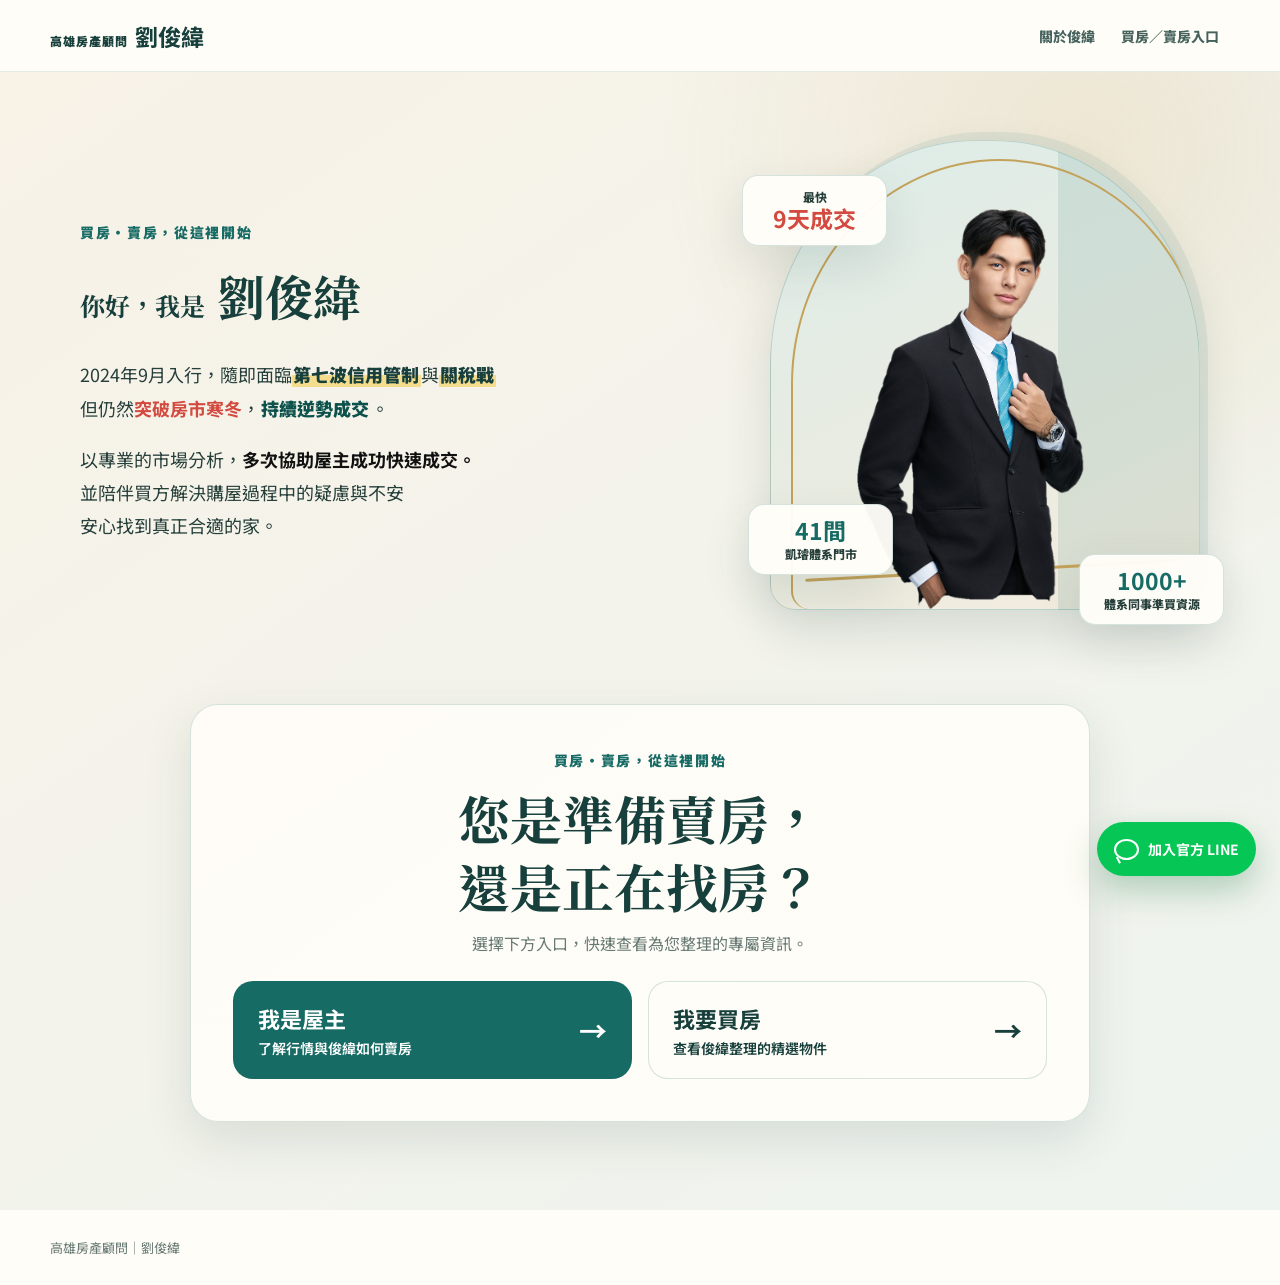
==== commit 0d604c0e: "固定導覽列並優化手機文字分行" ====
--- a/index.html
+++ b/index.html
@@ -8,7 +8,7 @@
   <meta property="og:title" content="劉俊緯不動產顧問｜買房・賣房服務">
   <meta property="og:description" content="買房・賣房，從這裡開始。">
   <meta property="og:image" content="https://kc880305.github.io/wei-house-sale-guide/44308c55a53321c8.png">
-  <link rel="stylesheet" href="site.css?v=20261110e">
+  <link rel="stylesheet" href="site.css?v=20261110n">
   <script src="site.js?v=20261110e" defer></script>
 </head>
 <body>
--- a/site.css
+++ b/site.css
@@ -19,14 +19,14 @@
 
 *{box-sizing:border-box}
 html{scroll-behavior:smooth;scroll-padding-top:76px}
-body{margin:0;background:var(--paper);color:var(--text);font-family:"Noto Sans TC","Microsoft JhengHei",sans-serif;overflow-x:clip}
+body{margin:0;padding-top:72px;background:var(--paper);color:var(--text);font-family:"Noto Sans TC","Microsoft JhengHei",sans-serif;overflow-x:clip}
 img{display:block;max-width:100%}
 a{color:inherit;text-decoration:none}
 button{font:inherit}
 h1,h2,h3,p{margin-top:0}
 
 .site-header{
-  position:sticky;top:0;z-index:50;height:72px;padding:0 max(24px,calc((100vw - 1180px)/2));
+  position:fixed;top:0;left:0;right:0;z-index:50;height:72px;padding:0 max(24px,calc((100vw - 1180px)/2));
   display:flex;align-items:center;gap:28px;background:rgba(255,253,248,.95);
   border-bottom:1px solid rgba(23,107,101,.12);backdrop-filter:blur(16px)
 }
@@ -74,7 +74,7 @@
 .profile-copy h1 small{font-size:25px}.profile-copy h1 strong{font-size:48px}
 .profile-story,.profile-result{font-size:18px;line-height:1.85}
 .profile-story span,.profile-result span{display:block}
-.profile-story strong{padding:0 .08em;color:var(--ink);font-weight:900;background:linear-gradient(transparent 54%,rgba(244,213,112,.76) 54%)}.profile-story b{color:var(--red)}.profile-story .inverse-win{color:var(--red);background:none}.profile-result strong{color:#111}
+.profile-story strong{padding:0 .08em;color:var(--ink);font-weight:900;background:linear-gradient(transparent 54%,rgba(244,213,112,.76) 54%)}.profile-story b{color:var(--red)}.profile-story .inverse-win{color:var(--teal-dark);background:none}.profile-result strong{color:#111}
 .profile-visual{position:relative;height:500px}
 .profile-photo{position:relative;isolation:isolate;height:470px;border:1px solid rgba(23,107,101,.2);border-radius:48% 48% 25px 25px;background:linear-gradient(90deg,transparent 0 67%,rgba(23,107,101,.11) 67%),linear-gradient(155deg,#dcece8,#f4ecdd);box-shadow:8px -8px rgba(23,107,101,.08),0 20px 48px rgba(35,64,58,.14);overflow:hidden}
 .profile-photo:before{content:"";position:absolute;inset:18px -10px 0 20px;z-index:0;border:2px solid var(--gold);border-bottom:0;border-radius:50% 50% 18px 18px}
@@ -176,18 +176,18 @@
 }
 
 @media(max-width:600px){
-  html{scroll-padding-top:64px}html,body{width:100%;max-width:100%;overflow-x:hidden}.site-header{height:64px;padding:0 15px}.brand span{font-size:9px}.brand b{font-size:18px}.menu-panel{top:64px}
+  html{scroll-padding-top:64px}html,body{width:100%;max-width:100%;overflow-x:hidden}body{padding-top:64px}.site-header{height:64px;padding:0 15px}.brand span{font-size:9px}.brand b{font-size:18px}.menu-panel{top:64px}
   .pad{padding:58px 20px}.section-heading{margin-bottom:28px}.section-heading h2{font-size:30px}.section-heading p{font-size:15px}
   .primary-button,.contact-button{width:100%;min-height:50px;padding:12px 14px;font-size:14px}
 
   .profile-section{padding-top:35px}.profile-layout{display:flex;flex-direction:column;gap:18px}.profile-copy{text-align:left}.profile-copy h1{margin:15px 0 19px}.profile-copy h1 small{font-size:20px}.profile-copy h1 strong{font-size:37px}.profile-story,.profile-result{font-size:15px;line-height:1.8}.profile-visual{height:390px;order:2}.profile-photo{height:350px}.profile-proof{min-width:122px;padding:10px 9px}.profile-proof span{font-size:11px}.profile-proof strong{font-size:19px}.profile-proof-one{top:3%;left:-4px}.profile-proof-two{left:-4px;bottom:12%}.profile-proof-three{right:-4px;bottom:1%}.profile-copy{order:1}
   .home-choice-panel{margin-top:38px;padding:27px 17px}.home-choice-panel h2{font-size:34px}.home-choice-panel>p{font-size:14px;line-height:1.7}.choice-grid{grid-template-columns:1fr}.choice-card{min-height:84px;padding:17px 19px}.choice-card strong{font-size:20px}
 
-  .private-hero{min-height:0;padding:42px 18px 52px;display:block}.private-hero .hero-visual{display:none}.hero-copy{text-align:center}.hero-actions{justify-content:center}
+  .private-hero{min-height:0;padding:42px 18px 52px;display:block}.private-hero .hero-visual{display:none}.private-hero .hero-actions .primary-button{display:none}.hero-copy{text-align:center}.hero-actions{justify-content:center}
   .hero-copy h1{font-size:39px;line-height:1.3}.hero-lead{font-size:15px}.hero-lead span{display:block}.hero-actions{display:grid;gap:12px}.plain-link{justify-self:center}
 
   .card-row,.record-row,.feedback-board{display:flex;gap:15px;margin-inline:-20px;padding:4px 20px 18px;overflow-x:auto;scroll-snap-type:x mandatory;scrollbar-width:none}.card-row::-webkit-scrollbar,.record-row::-webkit-scrollbar,.feedback-board::-webkit-scrollbar{display:none}.card-row article,.record-card,.feedback-board>article{flex:0 0 86%;scroll-snap-align:start}.swipe-hint{display:block;margin:3px 0 18px;color:var(--muted);text-align:center;font-size:13px;font-weight:700}
-  .record-card p strong{font-size:28px}.section-action{padding:23px 17px}.section-action p{font-size:15px;line-height:1.7}
+  .record-card p strong{font-size:28px}.section-action{padding:23px 17px}.section-action p{font-size:15px;line-height:1.7}.section-action p span{display:block}
   #situations .section-heading h2{font-size:clamp(23px,7vw,27px);letter-spacing:-.04em;white-space:nowrap}.packaging-heading h2{font-size:clamp(25px,7.3vw,30px)}.packaging-heading h2 span{white-space:nowrap}.before-after{grid-template-columns:1fr;gap:16px}.before-after figcaption b{font-size:17px}
   .strategy-cta{padding:48px 20px}.strategy-cta h2{font-size:30px}
   .contact-section{padding-top:58px}.contact-copy{text-align:center}.contact-copy h2{font-size:38px}.contact-copy h2 span{display:block}.contact-subtitle{font-size:21px}.contact-detail{font-size:15px}.contact-card{padding:18px}.contact-card h3{font-size:31px}
@@ -195,7 +195,7 @@
   .site-footer,.simple-footer{padding:25px 20px;flex-direction:column;text-align:center}.social-actions{display:grid;grid-template-columns:1fr;width:100%}.social-actions a{width:100%}
   .line-float{right:16px;bottom:16px;width:58px;height:58px;min-height:58px;padding:0;justify-content:center}.line-float b{display:none}.chat-icon{width:27px;height:23px}
 
-  .buyer-intro{padding:53px 20px 24px}.buyer-intro h1{font-size:39px}.buyer-journey{padding:25px 20px 58px}.buyer-journey .section-heading h2{font-size:27px}.buyer-step{padding:24px 18px;border-radius:22px}.step-copy h3{font-size:23px}.visual-step{display:block}.visual-step>div:last-child{margin-top:22px}.phone-shot{max-width:350px}.selector-shot{padding:11px}.buyer-bottom{padding:55px 20px}.buyer-bottom h2{font-size:33px}
+  .buyer-intro{padding:53px 20px 24px}.buyer-intro h1{font-size:39px}.buyer-journey{padding:25px 20px 58px}.buyer-journey .section-heading h2{font-size:27px}.buyer-step{padding:24px 18px;border-radius:22px}.step-copy h3{font-size:23px}#step-two .step-copy p,#step-three .step-copy p{white-space:nowrap}.visual-step{display:block}.visual-step>div:last-child{margin-top:22px}.phone-shot{max-width:350px}.selector-shot{padding:11px}.buyer-bottom{padding:55px 20px}.buyer-bottom h2{font-size:33px}
 }
 
 @media(max-width:390px){
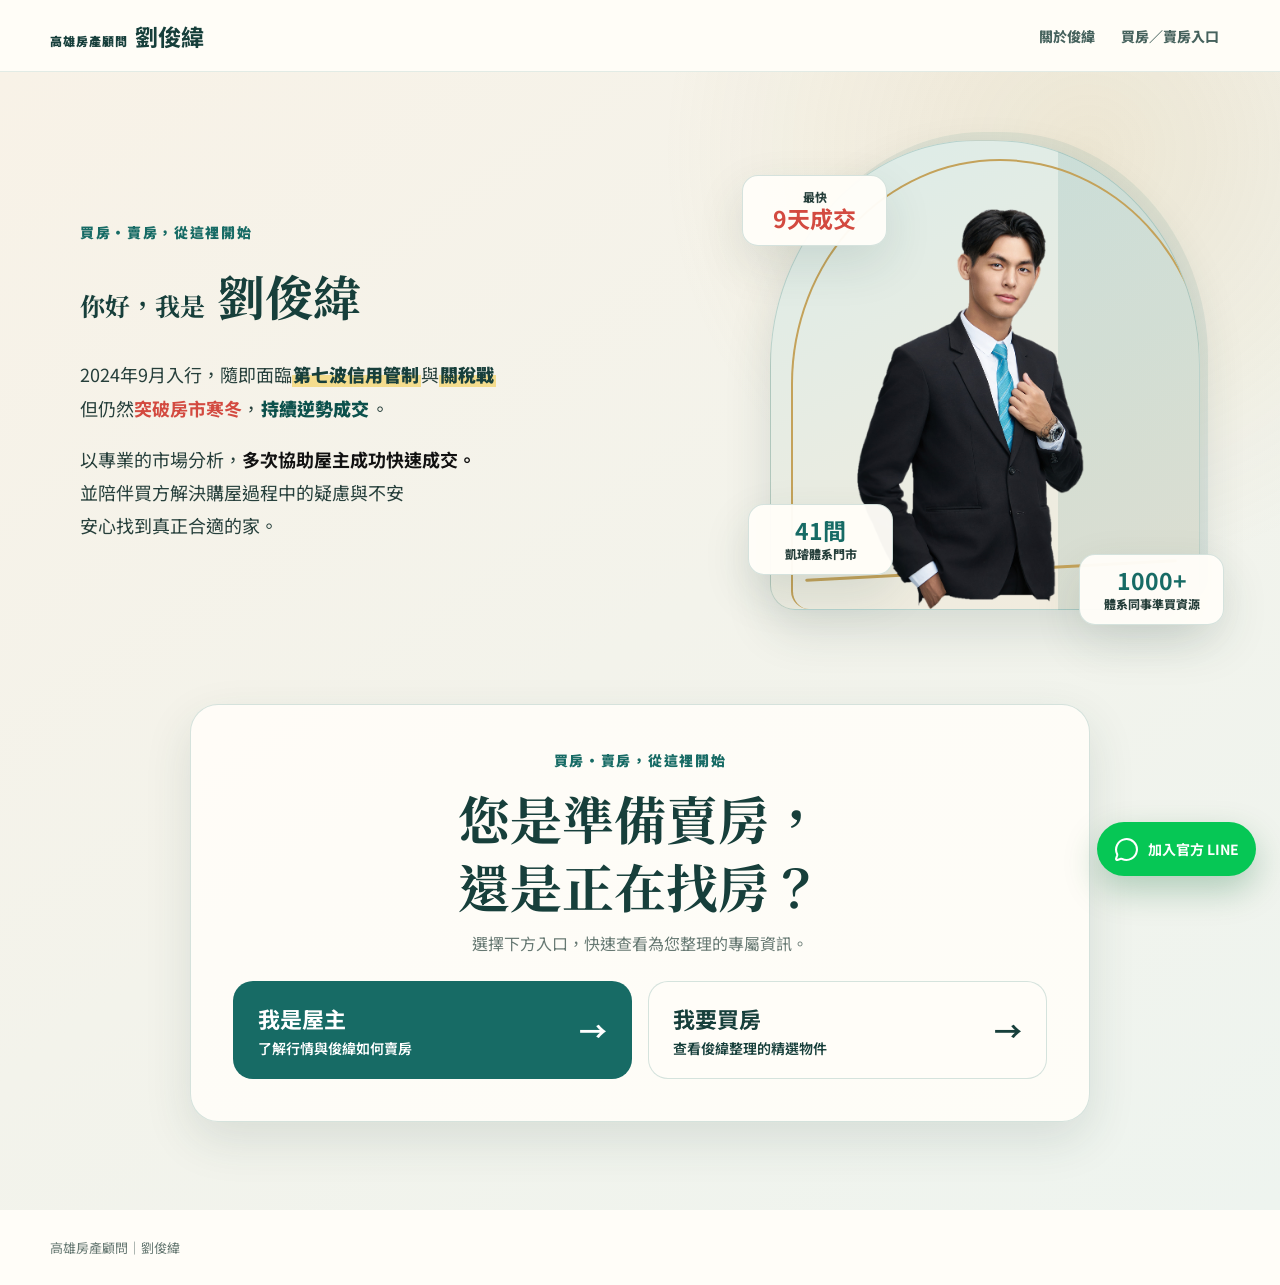
==== commit 40234416: "統一公私領域 LINE 按鈕樣式" ====
--- a/index.html
+++ b/index.html
@@ -8,7 +8,7 @@
   <meta property="og:title" content="劉俊緯不動產顧問｜買房・賣房服務">
   <meta property="og:description" content="買房・賣房，從這裡開始。">
   <meta property="og:image" content="https://kc880305.github.io/wei-house-sale-guide/44308c55a53321c8.png">
-  <link rel="stylesheet" href="site.css?v=20261110n">
+  <link rel="stylesheet" href="site.css?v=20261110r">
   <script src="site.js?v=20261110e" defer></script>
 </head>
 <body>
@@ -49,6 +49,6 @@
   </main>
 
   <footer class="simple-footer"><p>高雄房產顧問｜劉俊緯</p></footer>
-  <a class="line-float" href="https://lin.ee/toOOFOn" target="_blank" rel="noreferrer" aria-label="加入官方 LINE"><span class="chat-icon">◯</span><b>加入官方 LINE</b></a>
+  <a class="line-float" href="https://lin.ee/toOOFOn" target="_blank" rel="noreferrer" aria-label="加入官方 LINE"><svg xmlns="http://www.w3.org/2000/svg" width="24" height="24" viewBox="0 0 24 24" fill="none" stroke="currentColor" stroke-width="2" stroke-linecap="round" stroke-linejoin="round" aria-hidden="true"><path d="M2.992 16.342a2 2 0 0 1 .094 1.167l-1.065 3.29a1 1 0 0 0 1.236 1.168l3.413-.998a2 2 0 0 1 1.099.092 10 10 0 1 0-4.777-4.719"></path></svg><b>加入官方 LINE</b></a>
 </body>
 </html>
--- a/site.css
+++ b/site.css
@@ -149,7 +149,7 @@
 
 .line-float{position:fixed;right:24px;bottom:24px;z-index:45;display:flex;align-items:center;gap:9px;min-height:54px;padding:11px 17px;border-radius:999px;background:#06c755;color:#fff;font-size:14px;font-weight:900;box-shadow:0 14px 34px rgba(4,98,45,.27);transition:.2s}
 .line-float:hover{transform:translateY(-3px);box-shadow:0 18px 40px rgba(4,98,45,.35)}
-.chat-icon{position:relative;width:25px;height:21px;border:2px solid #fff;border-radius:50%;font-size:0}.chat-icon:after{content:"";position:absolute;left:1px;bottom:-4px;width:7px;height:7px;border-left:2px solid #fff;transform:rotate(-28deg)}
+.line-float svg{width:25px;height:25px;flex:0 0 auto}
 
 .lightbox[hidden]{display:none}.lightbox{position:fixed;inset:0;z-index:100;display:grid;grid-template-rows:1fr auto;place-items:center;padding:55px 20px 24px;background:rgba(7,27,24,.92)}
 .lightbox img{max-width:min(1100px,94vw);max-height:82vh;border-radius:16px}.lightbox p{color:#fff}.lightbox-close{position:absolute;top:16px;right:20px;width:44px;height:44px;border:1px solid rgba(255,255,255,.4);border-radius:50%;background:rgba(255,255,255,.13);color:#fff;font-size:28px;cursor:pointer}.lightbox-open{overflow:hidden}
@@ -193,7 +193,7 @@
   .contact-section{padding-top:58px}.contact-copy{text-align:center}.contact-copy h2{font-size:38px}.contact-copy h2 span{display:block}.contact-subtitle{font-size:21px}.contact-detail{font-size:15px}.contact-card{padding:18px}.contact-card h3{font-size:31px}
 
   .site-footer,.simple-footer{padding:25px 20px;flex-direction:column;text-align:center}.social-actions{display:grid;grid-template-columns:1fr;width:100%}.social-actions a{width:100%}
-  .line-float{right:16px;bottom:16px;width:58px;height:58px;min-height:58px;padding:0;justify-content:center}.line-float b{display:none}.chat-icon{width:27px;height:23px}
+  .line-float{right:16px;bottom:16px;width:58px;height:58px;min-height:58px;padding:0;justify-content:center}.line-float b{display:none}.line-float svg{width:27px;height:27px}
 
   .buyer-intro{padding:53px 20px 24px}.buyer-intro h1{font-size:39px}.buyer-journey{padding:25px 20px 58px}.buyer-journey .section-heading h2{font-size:27px}.buyer-step{padding:24px 18px;border-radius:22px}.step-copy h3{font-size:23px}#step-two .step-copy p,#step-three .step-copy p{white-space:nowrap}.visual-step{display:block}.visual-step>div:last-child{margin-top:22px}.phone-shot{max-width:350px}.selector-shot{padding:11px}.buyer-bottom{padding:55px 20px}.buyer-bottom h2{font-size:33px}
 }
